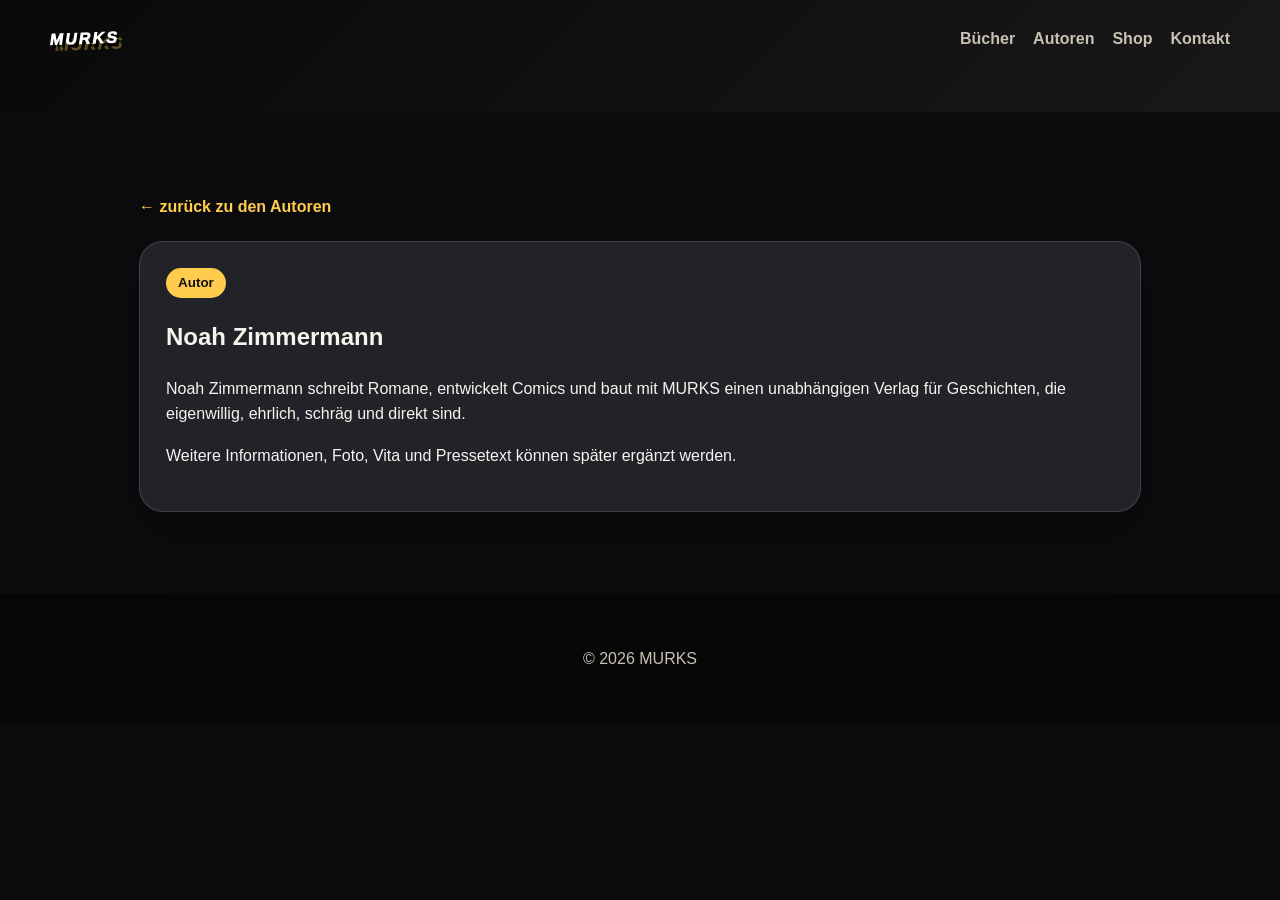
==== noah-zimmermann.html @ fcc24d3f "Add files via upload" ====
<!DOCTYPE html>
<html lang="de">
<head>
  <meta charset="UTF-8" />
  <meta name="viewport" content="width=device-width, initial-scale=1.0" />
  <title>Noah Zimmermann · MURKS</title>
  <link rel="stylesheet" href="style.css" />
</head>
<body>
  <header class="page-hero">
    <nav class="nav">
      <a class="logo" href="index.html">MURKS</a>
      <div class="nav-links">
        <a href="index.html#buecher">Bücher</a>
        <a href="index.html#autoren">Autoren</a>
        <a href="index.html#shop">Shop</a>
        <a href="index.html#kontakt">Kontakt</a>
      </div>
    </nav>
  </header>

  <main class="section page-wrap">
    <a class="back-link" href="index.html#autoren">← zurück zu den Autoren</a>
    <article class="content-box">
      <span class="tag">Autor</span>
      <h1>Noah Zimmermann</h1>
      <p>
        Noah Zimmermann schreibt Romane, entwickelt Comics und baut mit MURKS einen unabhängigen Verlag für Geschichten,
        die eigenwillig, ehrlich, schräg und direkt sind.
      </p>
      <p>Weitere Informationen, Foto, Vita und Pressetext können später ergänzt werden.</p>
    </article>
  </main>

  <footer class="footer">
    <p>© 2026 MURKS</p>
  </footer>
</body>
</html>
---- style.css ----
:root {
  --bg: #0c0c0e;
  --text: #f7f4ed;
  --muted: #c9c0b5;
  --accent: #ffcc4d;
  --card: #222229;
  --border: rgba(255,255,255,.14);
}

* { box-sizing: border-box; }
html { scroll-behavior: smooth; }
body {
  margin: 0;
  font-family: Arial, Helvetica, sans-serif;
  background: var(--bg);
  color: var(--text);
  line-height: 1.6;
}
a { color: inherit; }

.hero {
  min-height: 86vh;
  background:
    radial-gradient(circle at top left, rgba(255,255,255,.12), transparent 28%),
    radial-gradient(circle at bottom right, rgba(255,204,77,.13), transparent 34%),
    linear-gradient(135deg, #080808, #181818 55%, #0b0b0b);
  padding: 24px;
  display: flex;
  flex-direction: column;
  overflow: hidden;
}

.nav {
  display: flex;
  justify-content: space-between;
  align-items: center;
  gap: 18px;
  max-width: 1180px;
  width: 100%;
  margin: 0 auto;
}

.logo {
  text-decoration: none;
  font-weight: 1000;
  letter-spacing: 2px;
  color: #fff;
  transform: skew(-10deg) rotate(-2deg);
  text-shadow: 3px 3px 0 #000, 6px 6px 0 rgba(255,204,77,.35);
}

.nav-links {
  display: flex;
  gap: 18px;
  flex-wrap: wrap;
}

.nav-links a {
  text-decoration: none;
  color: var(--muted);
  font-weight: 800;
}
.nav-links a:hover { color: var(--accent); }

.hero-content {
  max-width: 980px;
  margin: auto;
  text-align: center;
  padding: 90px 0;
}

.eyebrow {
  color: var(--accent);
  font-weight: 900;
  text-transform: uppercase;
  letter-spacing: 2px;
}

.murks-title {
  display: inline-block;
  margin: 14px 0 18px;
  color: #fff;
  font-size: clamp(4.2rem, 18vw, 12rem);
  line-height: .78;
  font-weight: 1000;
  letter-spacing: -7px;
  text-transform: uppercase;
  transform: skew(-12deg) rotate(-4deg);
  text-shadow:
    5px 5px 0 #000,
    10px 10px 0 rgba(0,0,0,.7),
    14px 14px 0 rgba(255,204,77,.25);
  filter: drop-shadow(0 20px 35px rgba(0,0,0,.65));
}

.murks-title::after {
  content: "";
  display: block;
  height: 10px;
  margin-top: 8px;
  background: #fff;
  transform: skew(-25deg);
  box-shadow: 8px 8px 0 rgba(255,204,77,.25);
}

.subtitle {
  font-size: clamp(1.1rem, 2.5vw, 1.7rem);
  color: var(--muted);
  max-width: 780px;
  margin: 0 auto 34px;
}

.section {
  max-width: 1180px;
  margin: 0 auto;
  padding: 82px 24px;
}

h2 {
  font-size: clamp(2rem, 5vw, 3.5rem);
  margin: 0 0 12px;
  line-height: 1.05;
}

.section-text {
  color: var(--muted);
  max-width: 760px;
  margin-bottom: 34px;
}

.book-grid {
  display: grid;
  grid-template-columns: repeat(3, 1fr);
  gap: 22px;
}

.book-card {
  display: flex;
  flex-direction: column;
  min-height: 100%;
  overflow: hidden;
  text-decoration: none;
  background: var(--card);
  border: 1px solid var(--border);
  border-radius: 26px;
  box-shadow: 0 24px 70px rgba(0,0,0,.34);
  transition: transform .2s ease, border-color .2s ease;
}

.book-card:hover {
  transform: translateY(-6px);
  border-color: rgba(255,204,77,.65);
}

.book-card img {
  width: 100%;
  aspect-ratio: 3 / 4;
  object-fit: cover;
  background: #111;
}

.book-info { padding: 22px; }
.book-info h3 {
  margin: 12px 0 8px;
  line-height: 1.15;
  font-size: 1.35rem;
}
.book-info p { color: var(--muted); }

.tag {
  display: inline-block;
  color: #111;
  background: var(--accent);
  border-radius: 999px;
  padding: 4px 12px;
  font-weight: 900;
  font-size: .84rem;
}

.authors, .shop { border-top: 1px solid var(--border); }

.author-box, .product, .content-box {
  background: var(--card);
  border: 1px solid var(--border);
  border-radius: 24px;
  padding: 26px;
  box-shadow: 0 20px 60px rgba(0,0,0,.25);
}

.author-box { max-width: 720px; }

.products { display: grid; gap: 18px; }

.product {
  display: grid;
  grid-template-columns: 1fr auto auto;
  align-items: center;
  gap: 18px;
}

.product p { margin: 4px 0 0; color: var(--muted); }
.highlight { border-color: rgba(255,204,77,.55); }
.price { font-size: 1.4rem; color: var(--accent); white-space: nowrap; }

.button {
  display: inline-flex;
  align-items: center;
  justify-content: center;
  min-height: 46px;
  padding: 12px 20px;
  border-radius: 999px;
  text-decoration: none;
  font-weight: 900;
  border: 1px solid var(--accent);
  color: var(--accent);
  transition: transform .2s ease, background .2s ease;
  white-space: nowrap;
}

.button:hover {
  transform: translateY(-2px);
  background: rgba(255,204,77,.1);
}
.button.primary { background: var(--accent); color: #111; }
.button.disabled { opacity: .68; cursor: not-allowed; }

.contact { text-align: center; }
.mail {
  display: inline-block;
  color: var(--accent);
  font-size: 1.25rem;
  font-weight: 900;
  margin-top: 8px;
}
.footer {
  text-align: center;
  padding: 36px 24px;
  color: var(--muted);
  background: #070707;
}
.small { font-size: .9rem; opacity: .8; }

.page-hero {
  padding: 26px 24px 60px;
  background: linear-gradient(135deg, #090909, #181818);
}
.page-wrap {
  max-width: 1050px;
  margin: 0 auto;
}
.page-layout {
  display: grid;
  grid-template-columns: 330px 1fr;
  gap: 34px;
  align-items: start;
  margin-top: 48px;
}
.page-cover {
  width: 100%;
  border-radius: 20px;
  border: 1px solid var(--border);
  box-shadow: 0 24px 70px rgba(0,0,0,.45);
}
.back-link {
  display: inline-block;
  color: var(--accent);
  text-decoration: none;
  font-weight: 900;
  margin-bottom: 22px;
}

@media (max-width: 860px) {
  .nav { align-items: flex-start; flex-direction: column; }
  .book-grid { grid-template-columns: 1fr; }
  .product { grid-template-columns: 1fr; align-items: flex-start; }
  .page-layout { grid-template-columns: 1fr; }
  .page-cover { max-width: 360px; }
  .section { padding: 58px 18px; }
  .hero { padding: 18px; }
  .murks-title { letter-spacing: -3px; }
}
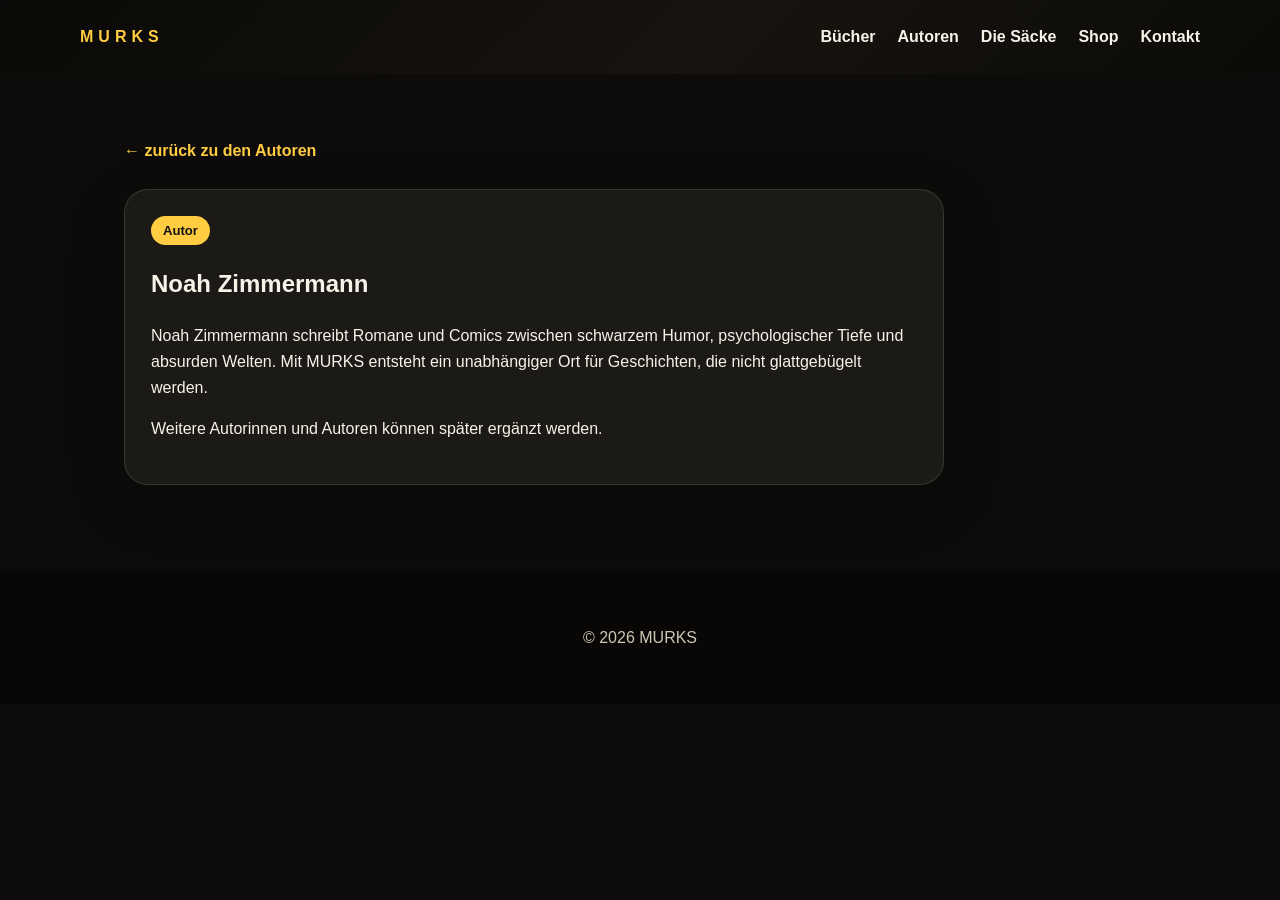
==== commit ff6371d7: "Add files via upload" ====
--- a/noah-zimmermann.html
+++ b/noah-zimmermann.html
@@ -1,39 +1 @@
-<!DOCTYPE html>
-<html lang="de">
-<head>
-  <meta charset="UTF-8" />
-  <meta name="viewport" content="width=device-width, initial-scale=1.0" />
-  <title>Noah Zimmermann · MURKS</title>
-  <link rel="stylesheet" href="style.css" />
-</head>
-<body>
-  <header class="page-hero">
-    <nav class="nav">
-      <a class="logo" href="index.html">MURKS</a>
-      <div class="nav-links">
-        <a href="index.html#buecher">Bücher</a>
-        <a href="index.html#autoren">Autoren</a>
-        <a href="index.html#shop">Shop</a>
-        <a href="index.html#kontakt">Kontakt</a>
-      </div>
-    </nav>
-  </header>
-
-  <main class="section page-wrap">
-    <a class="back-link" href="index.html#autoren">← zurück zu den Autoren</a>
-    <article class="content-box">
-      <span class="tag">Autor</span>
-      <h1>Noah Zimmermann</h1>
-      <p>
-        Noah Zimmermann schreibt Romane, entwickelt Comics und baut mit MURKS einen unabhängigen Verlag für Geschichten,
-        die eigenwillig, ehrlich, schräg und direkt sind.
-      </p>
-      <p>Weitere Informationen, Foto, Vita und Pressetext können später ergänzt werden.</p>
-    </article>
-  </main>
-
-  <footer class="footer">
-    <p>© 2026 MURKS</p>
-  </footer>
-</body>
-</html>
+<!DOCTYPE html><html lang="de"><head><meta charset="UTF-8"/><meta name="viewport" content="width=device-width, initial-scale=1.0"/><title>Noah Zimmermann · MURKS</title><link rel="stylesheet" href="style.css"/></head><body><header class="page-header"><nav class="nav"><a class="nav-logo" href="index.html">MURKS</a><div class="nav-links open"><a href="index.html#buecher">Bücher</a><a href="index.html#autoren">Autoren</a><a href="index.html#die-saecke">Die Säcke</a><a href="index.html#shop">Shop</a><a href="index.html#kontakt">Kontakt</a></div></nav></header><main class="page-main"><a class="back-link" href="index.html#autoren">← zurück zu den Autoren</a><article class="author-card author-page-card"><span class="tag">Autor</span><h1>Noah Zimmermann</h1><p>Noah Zimmermann schreibt Romane und Comics zwischen schwarzem Humor, psychologischer Tiefe und absurden Welten. Mit MURKS entsteht ein unabhängiger Ort für Geschichten, die nicht glattgebügelt werden.</p><p>Weitere Autorinnen und Autoren können später ergänzt werden.</p></article></main><footer class="footer"><p>© 2026 MURKS</p></footer></body></html>
--- a/style.css
+++ b/style.css
@@ -1,281 +1 @@
-:root {
-  --bg: #0c0c0e;
-  --text: #f7f4ed;
-  --muted: #c9c0b5;
-  --accent: #ffcc4d;
-  --card: #222229;
-  --border: rgba(255,255,255,.14);
-}
-
-* { box-sizing: border-box; }
-html { scroll-behavior: smooth; }
-body {
-  margin: 0;
-  font-family: Arial, Helvetica, sans-serif;
-  background: var(--bg);
-  color: var(--text);
-  line-height: 1.6;
-}
-a { color: inherit; }
-
-.hero {
-  min-height: 86vh;
-  background:
-    radial-gradient(circle at top left, rgba(255,255,255,.12), transparent 28%),
-    radial-gradient(circle at bottom right, rgba(255,204,77,.13), transparent 34%),
-    linear-gradient(135deg, #080808, #181818 55%, #0b0b0b);
-  padding: 24px;
-  display: flex;
-  flex-direction: column;
-  overflow: hidden;
-}
-
-.nav {
-  display: flex;
-  justify-content: space-between;
-  align-items: center;
-  gap: 18px;
-  max-width: 1180px;
-  width: 100%;
-  margin: 0 auto;
-}
-
-.logo {
-  text-decoration: none;
-  font-weight: 1000;
-  letter-spacing: 2px;
-  color: #fff;
-  transform: skew(-10deg) rotate(-2deg);
-  text-shadow: 3px 3px 0 #000, 6px 6px 0 rgba(255,204,77,.35);
-}
-
-.nav-links {
-  display: flex;
-  gap: 18px;
-  flex-wrap: wrap;
-}
-
-.nav-links a {
-  text-decoration: none;
-  color: var(--muted);
-  font-weight: 800;
-}
-.nav-links a:hover { color: var(--accent); }
-
-.hero-content {
-  max-width: 980px;
-  margin: auto;
-  text-align: center;
-  padding: 90px 0;
-}
-
-.eyebrow {
-  color: var(--accent);
-  font-weight: 900;
-  text-transform: uppercase;
-  letter-spacing: 2px;
-}
-
-.murks-title {
-  display: inline-block;
-  margin: 14px 0 18px;
-  color: #fff;
-  font-size: clamp(4.2rem, 18vw, 12rem);
-  line-height: .78;
-  font-weight: 1000;
-  letter-spacing: -7px;
-  text-transform: uppercase;
-  transform: skew(-12deg) rotate(-4deg);
-  text-shadow:
-    5px 5px 0 #000,
-    10px 10px 0 rgba(0,0,0,.7),
-    14px 14px 0 rgba(255,204,77,.25);
-  filter: drop-shadow(0 20px 35px rgba(0,0,0,.65));
-}
-
-.murks-title::after {
-  content: "";
-  display: block;
-  height: 10px;
-  margin-top: 8px;
-  background: #fff;
-  transform: skew(-25deg);
-  box-shadow: 8px 8px 0 rgba(255,204,77,.25);
-}
-
-.subtitle {
-  font-size: clamp(1.1rem, 2.5vw, 1.7rem);
-  color: var(--muted);
-  max-width: 780px;
-  margin: 0 auto 34px;
-}
-
-.section {
-  max-width: 1180px;
-  margin: 0 auto;
-  padding: 82px 24px;
-}
-
-h2 {
-  font-size: clamp(2rem, 5vw, 3.5rem);
-  margin: 0 0 12px;
-  line-height: 1.05;
-}
-
-.section-text {
-  color: var(--muted);
-  max-width: 760px;
-  margin-bottom: 34px;
-}
-
-.book-grid {
-  display: grid;
-  grid-template-columns: repeat(3, 1fr);
-  gap: 22px;
-}
-
-.book-card {
-  display: flex;
-  flex-direction: column;
-  min-height: 100%;
-  overflow: hidden;
-  text-decoration: none;
-  background: var(--card);
-  border: 1px solid var(--border);
-  border-radius: 26px;
-  box-shadow: 0 24px 70px rgba(0,0,0,.34);
-  transition: transform .2s ease, border-color .2s ease;
-}
-
-.book-card:hover {
-  transform: translateY(-6px);
-  border-color: rgba(255,204,77,.65);
-}
-
-.book-card img {
-  width: 100%;
-  aspect-ratio: 3 / 4;
-  object-fit: cover;
-  background: #111;
-}
-
-.book-info { padding: 22px; }
-.book-info h3 {
-  margin: 12px 0 8px;
-  line-height: 1.15;
-  font-size: 1.35rem;
-}
-.book-info p { color: var(--muted); }
-
-.tag {
-  display: inline-block;
-  color: #111;
-  background: var(--accent);
-  border-radius: 999px;
-  padding: 4px 12px;
-  font-weight: 900;
-  font-size: .84rem;
-}
-
-.authors, .shop { border-top: 1px solid var(--border); }
-
-.author-box, .product, .content-box {
-  background: var(--card);
-  border: 1px solid var(--border);
-  border-radius: 24px;
-  padding: 26px;
-  box-shadow: 0 20px 60px rgba(0,0,0,.25);
-}
-
-.author-box { max-width: 720px; }
-
-.products { display: grid; gap: 18px; }
-
-.product {
-  display: grid;
-  grid-template-columns: 1fr auto auto;
-  align-items: center;
-  gap: 18px;
-}
-
-.product p { margin: 4px 0 0; color: var(--muted); }
-.highlight { border-color: rgba(255,204,77,.55); }
-.price { font-size: 1.4rem; color: var(--accent); white-space: nowrap; }
-
-.button {
-  display: inline-flex;
-  align-items: center;
-  justify-content: center;
-  min-height: 46px;
-  padding: 12px 20px;
-  border-radius: 999px;
-  text-decoration: none;
-  font-weight: 900;
-  border: 1px solid var(--accent);
-  color: var(--accent);
-  transition: transform .2s ease, background .2s ease;
-  white-space: nowrap;
-}
-
-.button:hover {
-  transform: translateY(-2px);
-  background: rgba(255,204,77,.1);
-}
-.button.primary { background: var(--accent); color: #111; }
-.button.disabled { opacity: .68; cursor: not-allowed; }
-
-.contact { text-align: center; }
-.mail {
-  display: inline-block;
-  color: var(--accent);
-  font-size: 1.25rem;
-  font-weight: 900;
-  margin-top: 8px;
-}
-.footer {
-  text-align: center;
-  padding: 36px 24px;
-  color: var(--muted);
-  background: #070707;
-}
-.small { font-size: .9rem; opacity: .8; }
-
-.page-hero {
-  padding: 26px 24px 60px;
-  background: linear-gradient(135deg, #090909, #181818);
-}
-.page-wrap {
-  max-width: 1050px;
-  margin: 0 auto;
-}
-.page-layout {
-  display: grid;
-  grid-template-columns: 330px 1fr;
-  gap: 34px;
-  align-items: start;
-  margin-top: 48px;
-}
-.page-cover {
-  width: 100%;
-  border-radius: 20px;
-  border: 1px solid var(--border);
-  box-shadow: 0 24px 70px rgba(0,0,0,.45);
-}
-.back-link {
-  display: inline-block;
-  color: var(--accent);
-  text-decoration: none;
-  font-weight: 900;
-  margin-bottom: 22px;
-}
-
-@media (max-width: 860px) {
-  .nav { align-items: flex-start; flex-direction: column; }
-  .book-grid { grid-template-columns: 1fr; }
-  .product { grid-template-columns: 1fr; align-items: flex-start; }
-  .page-layout { grid-template-columns: 1fr; }
-  .page-cover { max-width: 360px; }
-  .section { padding: 58px 18px; }
-  .hero { padding: 18px; }
-  .murks-title { letter-spacing: -3px; }
-}
+*{box-sizing:border-box}:root{--bg:#0d0c0a;--text:#f7f3e8;--muted:#cfc6b4;--gold:#ffcc42;--card:#1c1a16;--border:rgba(255,255,255,.12);--red:#8f1717;--purple:#7c2aa4}html,body{margin:0;min-width:0;overflow-x:hidden;scroll-behavior:smooth}body{font-family:Arial,Helvetica,sans-serif;background:var(--bg);color:var(--text);line-height:1.6}img{max-width:100%;height:auto;display:block}a{color:inherit}.hero{min-height:92vh;padding:24px;display:flex;flex-direction:column;background:linear-gradient(135deg,#0a0907,#17140f 55%,#0b0a08)}.nav{width:min(1120px,100%);margin:0 auto;display:flex;align-items:center;justify-content:space-between;gap:16px}.nav-logo{color:var(--gold);font-weight:900;letter-spacing:5px;text-decoration:none;text-transform:uppercase}.nav-links{display:flex;gap:22px;flex-wrap:wrap;align-items:center}.nav-links a{text-decoration:none;color:var(--text);font-weight:800}.nav-links a:hover{color:var(--gold)}.menu-toggle{display:none;background:transparent;border:1px solid var(--border);color:var(--text);border-radius:10px;font-size:1.3rem;padding:6px 10px}.hero-content{width:min(980px,100%);margin:auto;text-align:center;padding:70px 0}.eyebrow{color:var(--gold);font-weight:900;letter-spacing:4px;text-transform:uppercase;margin-bottom:22px}.hero-logo{width:min(660px,92vw);margin:0 auto 24px}.subtitle{font-size:clamp(1.1rem,2.6vw,1.55rem);color:var(--muted);max-width:760px;margin:0 auto 34px}.section{width:min(1120px,100%);margin:0 auto;padding:82px 24px}h2{font-size:clamp(2.1rem,5vw,3.7rem);line-height:1;margin:0 0 14px}.section-text{color:var(--muted);max-width:700px;margin:0 0 36px}.button{display:inline-flex;justify-content:center;align-items:center;min-height:46px;padding:12px 20px;border:1px solid var(--gold);border-radius:999px;color:var(--gold);text-decoration:none;font-weight:900;transition:transform .18s ease,background .18s ease;white-space:nowrap}.button:hover{transform:translateY(-2px);background:rgba(255,204,66,.11)}.button.primary{background:var(--gold);color:#111}.button.disabled{cursor:not-allowed;opacity:.68}.shelf{margin-top:58px;padding-top:34px;border-top:1px solid var(--border)}.shelf-title{color:var(--gold);letter-spacing:4px;text-transform:uppercase;margin:0 0 24px;font-size:1rem}.book-slider{width:100%;display:grid;grid-template-columns:48px minmax(0,1fr) 48px;gap:18px;align-items:center}.arrow{width:48px;height:48px;border-radius:50%;border:1px solid var(--border);background:#111;color:var(--gold);font-size:2rem;cursor:pointer;line-height:1}.arrow:hover{border-color:var(--gold)}.book-slide{min-width:0;display:grid;grid-template-columns:minmax(180px,350px) minmax(0,1fr);gap:34px;align-items:center;background:var(--card);border:1px solid var(--border);border-radius:28px;padding:28px;box-shadow:0 18px 70px rgba(0,0,0,.26);transition:opacity .2s ease,transform .2s ease}.book-slide.fade{opacity:0;transform:translateX(8px)}.book-sketch{width:min(330px,100%);margin:0 auto;border-radius:18px}.book-sketch:hover{transform:rotate(-1.5deg) scale(1.02)}.book-copy{min-width:0}.book-title{font-size:clamp(1.7rem,4vw,3rem);line-height:.95;margin:0 0 18px;text-transform:uppercase;font-weight:1000;letter-spacing:-1px}.book-title.red{color:var(--red);text-shadow:2px 2px 0 #000}.book-title.purple{color:var(--purple);text-shadow:2px 2px 0 #000}.book-title.white{color:#fff;text-shadow:2px 2px 0 #000}.book-copy p{color:var(--muted);max-width:620px}.authors,.shop{border-top:1px solid var(--border)}.author-card,.product{background:var(--card);border:1px solid var(--border);border-radius:24px;padding:26px;box-shadow:0 18px 60px rgba(0,0,0,.22)}.author-card{max-width:760px}.tag{display:inline-block;background:var(--gold);color:#111;font-size:.82rem;font-weight:900;border-radius:999px;padding:4px 12px}.notebook-section{padding:82px 20px;background:#0b0a08}.notebook{position:relative;width:min(1120px,100%);margin:0 auto;color:#1f1a13;background:linear-gradient(90deg,rgba(210,60,60,.2) 64px,transparent 66px),repeating-linear-gradient(0deg,#f3e6c7 0,#f3e6c7 30px,#d8cba9 31px);border-radius:28px;padding:clamp(28px,5vw,70px);box-shadow:0 28px 100px rgba(0,0,0,.38);overflow:hidden}.notebook h2{font-size:clamp(2.8rem,8vw,6rem);color:#111;text-transform:uppercase;margin-right:min(260px,25vw)}.notebook-subtitle{font-size:1.35rem;font-weight:900;margin:0 0 30px}.note-block{position:relative;z-index:2;max-width:830px;background:rgba(255,250,230,.66);border:2px solid rgba(0,0,0,.12);border-radius:18px;padding:22px;margin:24px 0}.with-character{display:grid;grid-template-columns:minmax(0,1fr) 210px;gap:20px;align-items:center}.character.labersack{position:absolute;top:26px;right:-34px;width:min(270px,34vw);z-index:1}.character-inline{width:210px;justify-self:center}.note-grid{position:relative;z-index:2;display:grid;grid-template-columns:repeat(3,1fr);gap:18px;margin:34px 0}.note-grid article{background:rgba(255,250,230,.72);border:2px solid rgba(0,0,0,.12);border-radius:18px;padding:16px}.note-grid img{height:190px;width:100%;object-fit:contain;margin:0 auto 10px}.note-grid h3{margin:6px 0}.final-note{display:grid;grid-template-columns:190px minmax(0,1fr);gap:20px;align-items:center;max-width:920px}.final-note img{width:190px}.products{display:grid;gap:18px}.product{display:grid;grid-template-columns:minmax(0,1fr) auto auto;gap:18px;align-items:center}.product p{margin:4px 0 0;color:var(--muted)}.price{color:var(--gold);font-size:1.35rem;font-weight:900;white-space:nowrap}.highlight{border-color:rgba(255,204,66,.45)}.contact{text-align:center}.mail{display:inline-block;color:var(--gold);font-size:1.25rem;font-weight:900}.footer{text-align:center;color:var(--muted);background:#080705;padding:38px 20px}.small{font-size:.9rem;opacity:.82}.page-header{padding:24px;background:linear-gradient(135deg,#0a0907,#17140f 55%,#0b0a08)}.page-main{width:min(1080px,100%);margin:0 auto;padding:64px 24px 86px}.back-link{display:inline-block;margin-bottom:26px;color:var(--gold);text-decoration:none;font-weight:900}.book-page-title{font-size:clamp(2rem,6vw,4.2rem);line-height:.95;margin:0 0 16px}.book-page-intro{color:var(--muted);max-width:760px;margin-bottom:34px}.backcover-wrap{display:flex;justify-content:center;margin:34px 0}.backcover{width:min(760px,100%);max-height:86vh;object-fit:contain;border-radius:18px;box-shadow:0 22px 80px rgba(0,0,0,.35);background:#111}.book-actions{display:flex;gap:14px;flex-wrap:wrap;align-items:center;justify-content:center}.author-page-card{max-width:820px}@media(max-width:860px){.nav{align-items:flex-start}.menu-toggle{display:block}.nav-links{display:none;width:100%;flex-direction:column;align-items:flex-start;padding-top:12px}.nav-links.open{display:flex}.hero{min-height:86vh;padding:18px}.eyebrow{letter-spacing:2px}.section{padding:58px 18px}.book-slider{grid-template-columns:38px minmax(0,1fr) 38px;gap:8px}.arrow{width:38px;height:38px;font-size:1.7rem}.book-slide{grid-template-columns:1fr;padding:20px;gap:20px}.book-sketch{width:min(260px,100%)}.product{grid-template-columns:1fr;align-items:flex-start}.notebook{padding:26px 18px 34px;border-radius:18px}.notebook h2{margin-right:0;padding-right:96px}.character.labersack{width:145px;right:-18px;top:14px}.with-character,.final-note{grid-template-columns:1fr}.character-inline,.final-note img{width:min(230px,100%);margin:0 auto}.note-grid{grid-template-columns:1fr}.note-grid img{height:220px}.backcover{max-height:none}}
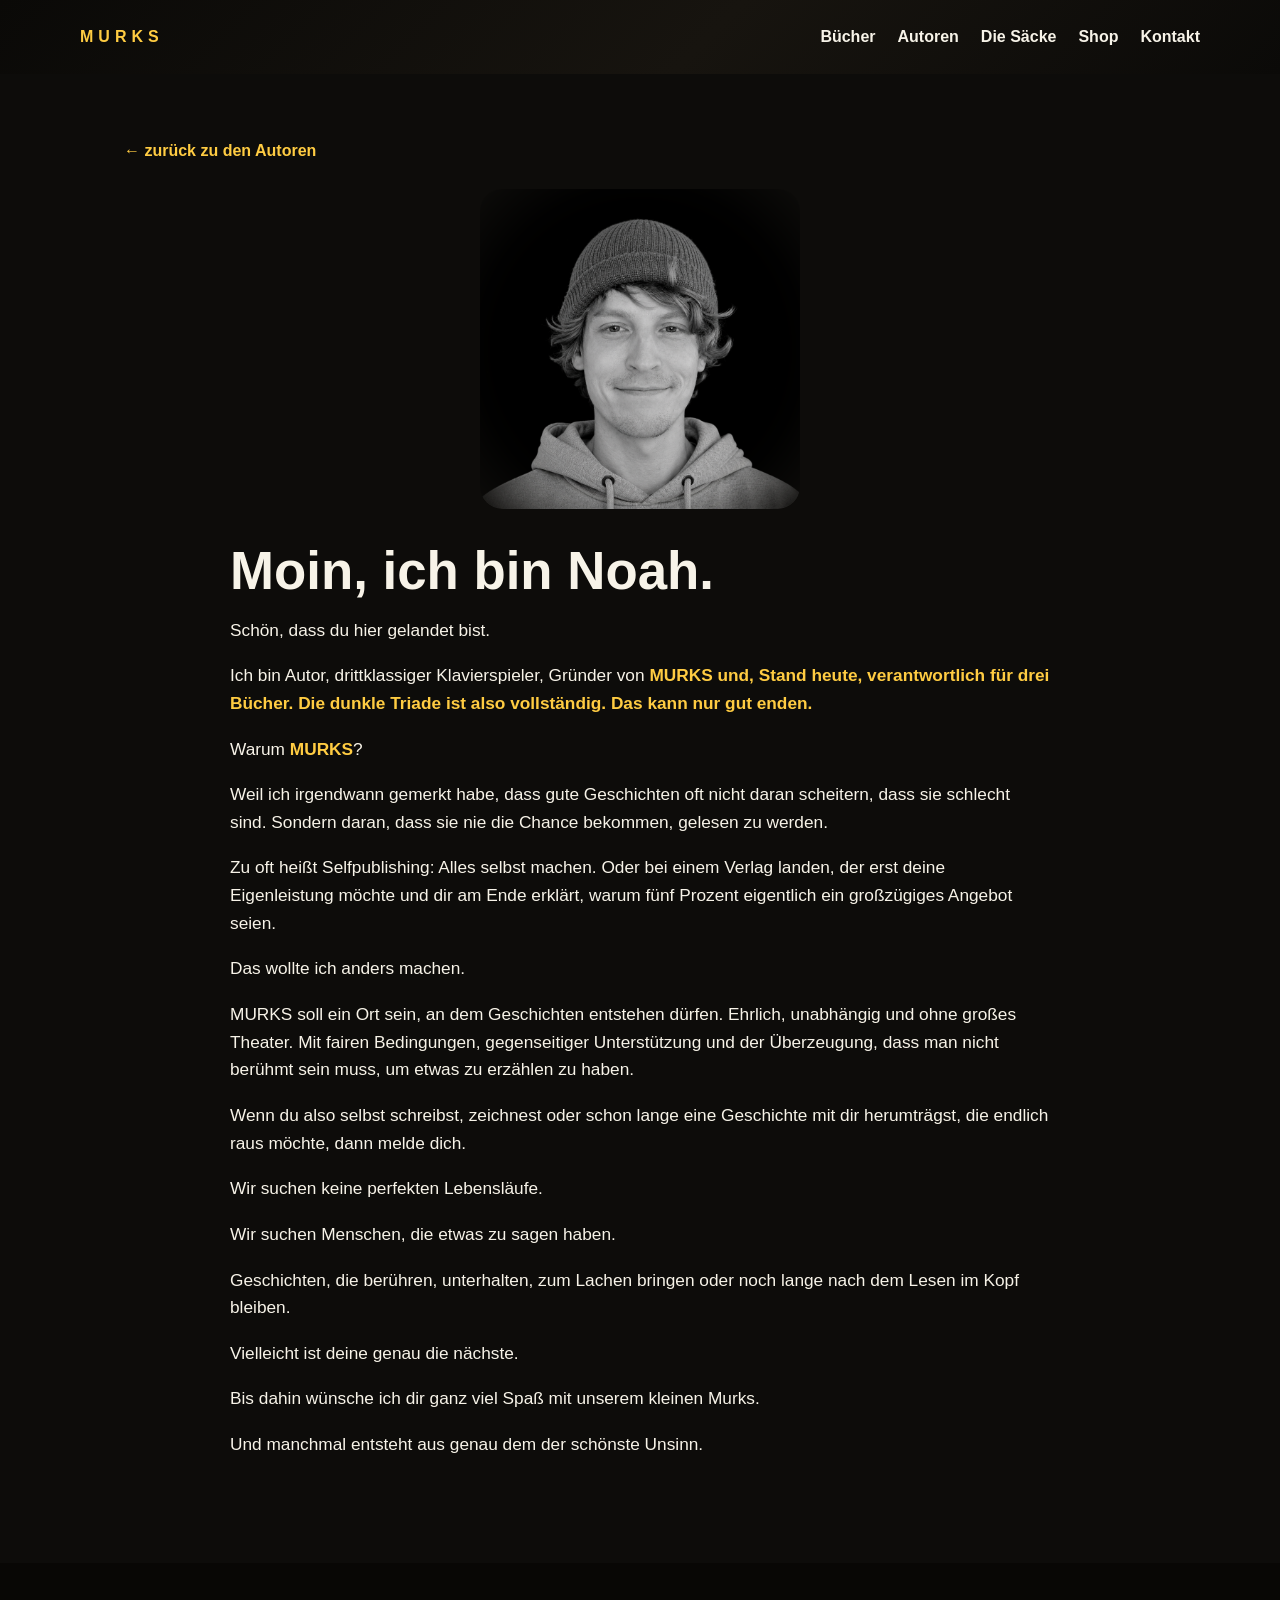
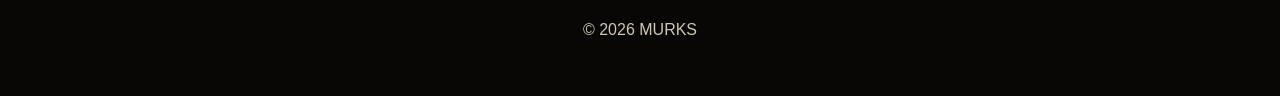
==== commit 9ad06e07: "Add files via upload" ====
--- a/noah-zimmermann.html
+++ b/noah-zimmermann.html
@@ -1 +1,64 @@
-<!DOCTYPE html><html lang="de"><head><meta charset="UTF-8"/><meta name="viewport" content="width=device-width, initial-scale=1.0"/><title>Noah Zimmermann · MURKS</title><link rel="stylesheet" href="style.css"/></head><body><header class="page-header"><nav class="nav"><a class="nav-logo" href="index.html">MURKS</a><div class="nav-links open"><a href="index.html#buecher">Bücher</a><a href="index.html#autoren">Autoren</a><a href="index.html#die-saecke">Die Säcke</a><a href="index.html#shop">Shop</a><a href="index.html#kontakt">Kontakt</a></div></nav></header><main class="page-main"><a class="back-link" href="index.html#autoren">← zurück zu den Autoren</a><article class="author-card author-page-card"><span class="tag">Autor</span><h1>Noah Zimmermann</h1><p>Noah Zimmermann schreibt Romane und Comics zwischen schwarzem Humor, psychologischer Tiefe und absurden Welten. Mit MURKS entsteht ein unabhängiger Ort für Geschichten, die nicht glattgebügelt werden.</p><p>Weitere Autorinnen und Autoren können später ergänzt werden.</p></article></main><footer class="footer"><p>© 2026 MURKS</p></footer></body></html>+<!DOCTYPE html>
+<html lang="de">
+<head>
+  <meta charset="UTF-8" />
+  <meta name="viewport" content="width=device-width, initial-scale=1.0" />
+  <title>Noah Zimmermann · MURKS</title>
+  <link rel="stylesheet" href="style.css" />
+</head>
+<body>
+  <header class="page-header">
+    <nav class="nav">
+      <a class="nav-logo" href="index.html">MURKS</a>
+      <div class="nav-links open">
+        <a href="index.html#buecher">Bücher</a>
+        <a href="index.html#autoren">Autoren</a>
+        <a href="index.html#die-saecke">Die Säcke</a>
+        <a href="index.html#shop">Shop</a>
+        <a href="index.html#kontakt">Kontakt</a>
+      </div>
+    </nav>
+  </header>
+
+  <main class="page-main">
+    <a class="back-link" href="index.html#autoren">← zurück zu den Autoren</a>
+    <img class="author-page-photo" src="assets/noah-author.png" alt="Noah Zimmermann" />
+
+    <article class="author-text">
+      <h1>Moin, ich bin Noah.</h1>
+
+      <p>Schön, dass du hier gelandet bist.</p>
+
+      <p>Ich bin Autor, drittklassiger Klavierspieler, Gründer von <strong>MURKS und, Stand heute, verantwortlich für drei Bücher. Die dunkle Triade ist also vollständig. Das kann nur gut enden.</strong></p>
+
+      <p>Warum <strong>MURKS</strong>?</p>
+
+      <p>Weil ich irgendwann gemerkt habe, dass gute Geschichten oft nicht daran scheitern, dass sie schlecht sind. Sondern daran, dass sie nie die Chance bekommen, gelesen zu werden.</p>
+
+      <p>Zu oft heißt Selfpublishing: Alles selbst machen. Oder bei einem Verlag landen, der erst deine Eigenleistung möchte und dir am Ende erklärt, warum fünf Prozent eigentlich ein großzügiges Angebot seien.</p>
+
+      <p>Das wollte ich anders machen.</p>
+
+      <p>MURKS soll ein Ort sein, an dem Geschichten entstehen dürfen. Ehrlich, unabhängig und ohne großes Theater. Mit fairen Bedingungen, gegenseitiger Unterstützung und der Überzeugung, dass man nicht berühmt sein muss, um etwas zu erzählen zu haben.</p>
+
+      <p>Wenn du also selbst schreibst, zeichnest oder schon lange eine Geschichte mit dir herumträgst, die endlich raus möchte, dann melde dich.</p>
+
+      <p>Wir suchen keine perfekten Lebensläufe.</p>
+
+      <p>Wir suchen Menschen, die etwas zu sagen haben.</p>
+
+      <p>Geschichten, die berühren, unterhalten, zum Lachen bringen oder noch lange nach dem Lesen im Kopf bleiben.</p>
+
+      <p>Vielleicht ist deine genau die nächste.</p>
+
+      <p>Bis dahin wünsche ich dir ganz viel Spaß mit unserem kleinen Murks.</p>
+
+      <p>Und manchmal entsteht aus genau dem der schönste Unsinn.</p>
+    </article>
+  </main>
+
+  <footer class="footer">
+    <p>© 2026 MURKS</p>
+  </footer>
+</body>
+</html>
--- a/style.css
+++ b/style.css
@@ -1 +1 @@
-*{box-sizing:border-box}:root{--bg:#0d0c0a;--text:#f7f3e8;--muted:#cfc6b4;--gold:#ffcc42;--card:#1c1a16;--border:rgba(255,255,255,.12);--red:#8f1717;--purple:#7c2aa4}html,body{margin:0;min-width:0;overflow-x:hidden;scroll-behavior:smooth}body{font-family:Arial,Helvetica,sans-serif;background:var(--bg);color:var(--text);line-height:1.6}img{max-width:100%;height:auto;display:block}a{color:inherit}.hero{min-height:92vh;padding:24px;display:flex;flex-direction:column;background:linear-gradient(135deg,#0a0907,#17140f 55%,#0b0a08)}.nav{width:min(1120px,100%);margin:0 auto;display:flex;align-items:center;justify-content:space-between;gap:16px}.nav-logo{color:var(--gold);font-weight:900;letter-spacing:5px;text-decoration:none;text-transform:uppercase}.nav-links{display:flex;gap:22px;flex-wrap:wrap;align-items:center}.nav-links a{text-decoration:none;color:var(--text);font-weight:800}.nav-links a:hover{color:var(--gold)}.menu-toggle{display:none;background:transparent;border:1px solid var(--border);color:var(--text);border-radius:10px;font-size:1.3rem;padding:6px 10px}.hero-content{width:min(980px,100%);margin:auto;text-align:center;padding:70px 0}.eyebrow{color:var(--gold);font-weight:900;letter-spacing:4px;text-transform:uppercase;margin-bottom:22px}.hero-logo{width:min(660px,92vw);margin:0 auto 24px}.subtitle{font-size:clamp(1.1rem,2.6vw,1.55rem);color:var(--muted);max-width:760px;margin:0 auto 34px}.section{width:min(1120px,100%);margin:0 auto;padding:82px 24px}h2{font-size:clamp(2.1rem,5vw,3.7rem);line-height:1;margin:0 0 14px}.section-text{color:var(--muted);max-width:700px;margin:0 0 36px}.button{display:inline-flex;justify-content:center;align-items:center;min-height:46px;padding:12px 20px;border:1px solid var(--gold);border-radius:999px;color:var(--gold);text-decoration:none;font-weight:900;transition:transform .18s ease,background .18s ease;white-space:nowrap}.button:hover{transform:translateY(-2px);background:rgba(255,204,66,.11)}.button.primary{background:var(--gold);color:#111}.button.disabled{cursor:not-allowed;opacity:.68}.shelf{margin-top:58px;padding-top:34px;border-top:1px solid var(--border)}.shelf-title{color:var(--gold);letter-spacing:4px;text-transform:uppercase;margin:0 0 24px;font-size:1rem}.book-slider{width:100%;display:grid;grid-template-columns:48px minmax(0,1fr) 48px;gap:18px;align-items:center}.arrow{width:48px;height:48px;border-radius:50%;border:1px solid var(--border);background:#111;color:var(--gold);font-size:2rem;cursor:pointer;line-height:1}.arrow:hover{border-color:var(--gold)}.book-slide{min-width:0;display:grid;grid-template-columns:minmax(180px,350px) minmax(0,1fr);gap:34px;align-items:center;background:var(--card);border:1px solid var(--border);border-radius:28px;padding:28px;box-shadow:0 18px 70px rgba(0,0,0,.26);transition:opacity .2s ease,transform .2s ease}.book-slide.fade{opacity:0;transform:translateX(8px)}.book-sketch{width:min(330px,100%);margin:0 auto;border-radius:18px}.book-sketch:hover{transform:rotate(-1.5deg) scale(1.02)}.book-copy{min-width:0}.book-title{font-size:clamp(1.7rem,4vw,3rem);line-height:.95;margin:0 0 18px;text-transform:uppercase;font-weight:1000;letter-spacing:-1px}.book-title.red{color:var(--red);text-shadow:2px 2px 0 #000}.book-title.purple{color:var(--purple);text-shadow:2px 2px 0 #000}.book-title.white{color:#fff;text-shadow:2px 2px 0 #000}.book-copy p{color:var(--muted);max-width:620px}.authors,.shop{border-top:1px solid var(--border)}.author-card,.product{background:var(--card);border:1px solid var(--border);border-radius:24px;padding:26px;box-shadow:0 18px 60px rgba(0,0,0,.22)}.author-card{max-width:760px}.tag{display:inline-block;background:var(--gold);color:#111;font-size:.82rem;font-weight:900;border-radius:999px;padding:4px 12px}.notebook-section{padding:82px 20px;background:#0b0a08}.notebook{position:relative;width:min(1120px,100%);margin:0 auto;color:#1f1a13;background:linear-gradient(90deg,rgba(210,60,60,.2) 64px,transparent 66px),repeating-linear-gradient(0deg,#f3e6c7 0,#f3e6c7 30px,#d8cba9 31px);border-radius:28px;padding:clamp(28px,5vw,70px);box-shadow:0 28px 100px rgba(0,0,0,.38);overflow:hidden}.notebook h2{font-size:clamp(2.8rem,8vw,6rem);color:#111;text-transform:uppercase;margin-right:min(260px,25vw)}.notebook-subtitle{font-size:1.35rem;font-weight:900;margin:0 0 30px}.note-block{position:relative;z-index:2;max-width:830px;background:rgba(255,250,230,.66);border:2px solid rgba(0,0,0,.12);border-radius:18px;padding:22px;margin:24px 0}.with-character{display:grid;grid-template-columns:minmax(0,1fr) 210px;gap:20px;align-items:center}.character.labersack{position:absolute;top:26px;right:-34px;width:min(270px,34vw);z-index:1}.character-inline{width:210px;justify-self:center}.note-grid{position:relative;z-index:2;display:grid;grid-template-columns:repeat(3,1fr);gap:18px;margin:34px 0}.note-grid article{background:rgba(255,250,230,.72);border:2px solid rgba(0,0,0,.12);border-radius:18px;padding:16px}.note-grid img{height:190px;width:100%;object-fit:contain;margin:0 auto 10px}.note-grid h3{margin:6px 0}.final-note{display:grid;grid-template-columns:190px minmax(0,1fr);gap:20px;align-items:center;max-width:920px}.final-note img{width:190px}.products{display:grid;gap:18px}.product{display:grid;grid-template-columns:minmax(0,1fr) auto auto;gap:18px;align-items:center}.product p{margin:4px 0 0;color:var(--muted)}.price{color:var(--gold);font-size:1.35rem;font-weight:900;white-space:nowrap}.highlight{border-color:rgba(255,204,66,.45)}.contact{text-align:center}.mail{display:inline-block;color:var(--gold);font-size:1.25rem;font-weight:900}.footer{text-align:center;color:var(--muted);background:#080705;padding:38px 20px}.small{font-size:.9rem;opacity:.82}.page-header{padding:24px;background:linear-gradient(135deg,#0a0907,#17140f 55%,#0b0a08)}.page-main{width:min(1080px,100%);margin:0 auto;padding:64px 24px 86px}.back-link{display:inline-block;margin-bottom:26px;color:var(--gold);text-decoration:none;font-weight:900}.book-page-title{font-size:clamp(2rem,6vw,4.2rem);line-height:.95;margin:0 0 16px}.book-page-intro{color:var(--muted);max-width:760px;margin-bottom:34px}.backcover-wrap{display:flex;justify-content:center;margin:34px 0}.backcover{width:min(760px,100%);max-height:86vh;object-fit:contain;border-radius:18px;box-shadow:0 22px 80px rgba(0,0,0,.35);background:#111}.book-actions{display:flex;gap:14px;flex-wrap:wrap;align-items:center;justify-content:center}.author-page-card{max-width:820px}@media(max-width:860px){.nav{align-items:flex-start}.menu-toggle{display:block}.nav-links{display:none;width:100%;flex-direction:column;align-items:flex-start;padding-top:12px}.nav-links.open{display:flex}.hero{min-height:86vh;padding:18px}.eyebrow{letter-spacing:2px}.section{padding:58px 18px}.book-slider{grid-template-columns:38px minmax(0,1fr) 38px;gap:8px}.arrow{width:38px;height:38px;font-size:1.7rem}.book-slide{grid-template-columns:1fr;padding:20px;gap:20px}.book-sketch{width:min(260px,100%)}.product{grid-template-columns:1fr;align-items:flex-start}.notebook{padding:26px 18px 34px;border-radius:18px}.notebook h2{margin-right:0;padding-right:96px}.character.labersack{width:145px;right:-18px;top:14px}.with-character,.final-note{grid-template-columns:1fr}.character-inline,.final-note img{width:min(230px,100%);margin:0 auto}.note-grid{grid-template-columns:1fr}.note-grid img{height:220px}.backcover{max-height:none}}+*{box-sizing:border-box}:root{--bg:#0d0c0a;--text:#f7f3e8;--muted:#cfc6b4;--gold:#ffcc42;--card:#1c1a16;--border:rgba(255,255,255,.12);--red:#8f1717;--purple:#7c2aa4}html,body{margin:0;min-width:0;overflow-x:hidden;scroll-behavior:smooth}body{font-family:Arial,Helvetica,sans-serif;background:var(--bg);color:var(--text);line-height:1.6}img{max-width:100%;height:auto;display:block}a{color:inherit}.hero{min-height:92vh;padding:24px;display:flex;flex-direction:column;background:linear-gradient(135deg,#0a0907,#17140f 55%,#0b0a08)}.nav{width:min(1120px,100%);margin:0 auto;display:flex;align-items:center;justify-content:space-between;gap:16px}.nav-logo{color:var(--gold);font-weight:900;letter-spacing:5px;text-decoration:none;text-transform:uppercase}.nav-links{display:flex;gap:22px;flex-wrap:wrap;align-items:center}.nav-links a{text-decoration:none;color:var(--text);font-weight:800}.nav-links a:hover{color:var(--gold)}.menu-toggle{display:none;background:transparent;border:1px solid var(--border);color:var(--text);border-radius:10px;font-size:1.3rem;padding:6px 10px}.hero-content{width:min(980px,100%);margin:auto;text-align:center;padding:70px 0}.eyebrow{color:var(--gold);font-weight:900;letter-spacing:4px;text-transform:uppercase;margin-bottom:22px}.hero-logo{width:min(660px,92vw);margin:0 auto 24px}.subtitle{font-size:clamp(1.1rem,2.6vw,1.55rem);color:var(--muted);max-width:760px;margin:0 auto 34px}.subtitle.three-lines{line-height:1.65}.section{width:min(1120px,100%);margin:0 auto;padding:82px 24px}h2{font-size:clamp(2.1rem,5vw,3.7rem);line-height:1;margin:0 0 14px}.section-text{color:var(--muted);max-width:700px;margin:0 0 36px}.button{display:inline-flex;justify-content:center;align-items:center;min-height:46px;padding:12px 20px;border:1px solid var(--gold);border-radius:999px;color:var(--gold);text-decoration:none;font-weight:900;transition:transform .18s ease,background .18s ease;white-space:nowrap}.button:hover{transform:translateY(-2px);background:rgba(255,204,66,.11)}.button.primary{background:var(--gold);color:#111}.button.disabled{cursor:not-allowed;opacity:.68}.shelf{margin-top:58px;padding-top:34px;border-top:1px solid var(--border)}.shelf-title{color:var(--gold);letter-spacing:4px;text-transform:uppercase;margin:0 0 24px;font-size:1rem}.book-slider{width:100%;display:grid;grid-template-columns:48px minmax(0,1fr) 48px;gap:18px;align-items:center}.arrow{width:48px;height:48px;border-radius:50%;border:1px solid var(--border);background:#111;color:var(--gold);font-size:2rem;cursor:pointer;line-height:1}.arrow:hover{border-color:var(--gold)}.book-slide{min-width:0;display:grid;grid-template-columns:minmax(180px,350px) minmax(0,1fr);gap:34px;align-items:center;background:var(--card);border:1px solid var(--border);border-radius:28px;padding:28px;box-shadow:0 18px 70px rgba(0,0,0,.26);transition:opacity .2s ease,transform .2s ease}.book-slide.fade{opacity:0;transform:translateX(8px)}.book-sketch{width:min(330px,100%);margin:0 auto;border-radius:18px}.book-sketch:hover{transform:rotate(-1.5deg) scale(1.02)}.book-copy{min-width:0}.book-title{font-size:clamp(1.7rem,4vw,3rem);line-height:.95;margin:0 0 18px;text-transform:uppercase;font-weight:1000;letter-spacing:-1px}.book-title.multiline{line-height:1.02}.book-title.red{color:var(--red);text-shadow:2px 2px 0 #000}.book-title.purple{color:var(--purple);text-shadow:2px 2px 0 #000}.book-title.white{color:#fff;text-shadow:2px 2px 0 #000}.book-copy p{color:var(--muted);max-width:620px}.authors,.shop{border-top:1px solid var(--border)}.author-preview{display:inline-flex;flex-direction:column;align-items:center;gap:14px;text-decoration:none;color:var(--text)}.author-preview img{width:150px;height:150px;border-radius:50%;object-fit:cover;background:#000;box-shadow:0 18px 60px rgba(0,0,0,.35)}.author-preview h3{margin:0;color:var(--gold);font-size:1.35rem}.author-card,.product{background:var(--card);border:1px solid var(--border);border-radius:24px;padding:26px;box-shadow:0 18px 60px rgba(0,0,0,.22)}.author-card{max-width:760px}.tag{display:inline-block;background:var(--gold);color:#111;font-size:.82rem;font-weight:900;border-radius:999px;padding:4px 12px}.saecke-white-section{background:#fff;color:#111;padding:82px 20px;font-family:"Comic Sans MS","Comic Sans",cursive;background-image:linear-gradient(rgba(30,90,200,.12) 1px,transparent 1px),linear-gradient(90deg,rgba(30,90,200,.12) 1px,transparent 1px);background-size:38px 38px;background-position:center}.saecke-wrap{position:relative;width:min(1120px,100%);margin:0 auto;background:#fff;padding:clamp(18px,3vw,38px);border-radius:28px}.saecke-wrap h2{color:#111;text-transform:uppercase;font-family:"Comic Sans MS","Comic Sans",cursive;margin-bottom:40px}.saecke-row{display:grid;grid-template-columns:minmax(0,1fr) minmax(180px,280px);gap:34px;align-items:center;margin:34px 0}.saecke-row.reverse{grid-template-columns:minmax(180px,280px) minmax(0,1fr)}.saecke-row.reverse .saecke-text{order:2}.saecke-row.reverse .character-paper{order:1}.saecke-text{font-size:1.08rem;line-height:1.65;max-width:760px}.saecke-text p{margin:0 0 14px}.saecke-text .lead{font-size:1.55rem;font-weight:900}.character-paper{display:flex;justify-content:center;align-items:center;min-height:230px;padding:20px;background:#fff;border-radius:18px}.saecke-character{object-fit:contain}.saecke-character.side{max-height:250px;width:100%;object-fit:contain}.products{display:grid;gap:18px}.product{display:grid;grid-template-columns:minmax(0,1fr) auto auto;gap:18px;align-items:center}.product p{margin:4px 0 0;color:var(--muted)}.price{color:var(--gold);font-size:1.35rem;font-weight:900;white-space:nowrap}.highlight{border-color:rgba(255,204,66,.45)}.contact{text-align:center}.mail{display:inline-block;color:var(--gold);font-size:1.25rem;font-weight:900}.footer{text-align:center;color:var(--muted);background:#080705;padding:38px 20px}.small{font-size:.9rem;opacity:.82}.page-header{padding:24px;background:linear-gradient(135deg,#0a0907,#17140f 55%,#0b0a08)}.page-main{width:min(1080px,100%);margin:0 auto;padding:64px 24px 86px}.back-link{display:inline-block;margin-bottom:26px;color:var(--gold);text-decoration:none;font-weight:900}.book-page-title{font-size:clamp(2rem,6vw,4.2rem);line-height:.95;margin:0 0 16px}.book-page-intro{color:var(--muted);max-width:760px;margin-bottom:34px}.backcover-wrap{display:flex;justify-content:center;margin:34px 0}.backcover{width:min(720px,100%);max-height:82vh;object-fit:contain;border-radius:18px;box-shadow:0 22px 80px rgba(0,0,0,.35);background:#111}.book-actions{display:flex;gap:14px;flex-wrap:wrap;align-items:center;justify-content:center}.author-page-card{max-width:920px}.author-page-photo{width:min(320px,75vw);margin:0 auto 34px;border-radius:22px;object-fit:cover;background:#000;box-shadow:0 28px 90px rgba(0,0,0,.45);-webkit-mask-image:radial-gradient(circle,#000 58%,rgba(0,0,0,.88) 72%,transparent 100%);mask-image:radial-gradient(circle,#000 58%,rgba(0,0,0,.88) 72%,transparent 100%)}.author-text{max-width:820px;margin:0 auto;color:var(--text);font-size:1.08rem}.author-text h1{font-size:clamp(2rem,5vw,3.3rem);line-height:1.05;margin:0 0 18px}.author-text p{margin:0 0 18px}.author-text strong{color:var(--gold)}@media(max-width:860px){.nav{align-items:flex-start}.menu-toggle{display:block}.nav-links{display:none;width:100%;flex-direction:column;align-items:flex-start;padding-top:12px}.nav-links.open{display:flex}.hero{min-height:86vh;padding:18px}.eyebrow{letter-spacing:2px}.section{padding:58px 18px}.book-slider{grid-template-columns:38px minmax(0,1fr) 38px;gap:8px}.arrow{width:38px;height:38px;font-size:1.7rem}.book-slide{grid-template-columns:1fr;padding:20px;gap:20px}.book-sketch{width:min(260px,100%)}.product{grid-template-columns:1fr;align-items:flex-start}.saecke-white-section{padding:58px 12px;background-size:30px 30px}.saecke-wrap{padding:18px 12px;border-radius:18px}.saecke-row,.saecke-row.reverse{grid-template-columns:1fr;gap:18px}.saecke-row.reverse .saecke-text,.saecke-row.reverse .character-paper{order:initial}.character-paper{min-height:190px}.saecke-character.side{max-height:220px}.backcover{max-height:none;width:min(640px,100%)}}
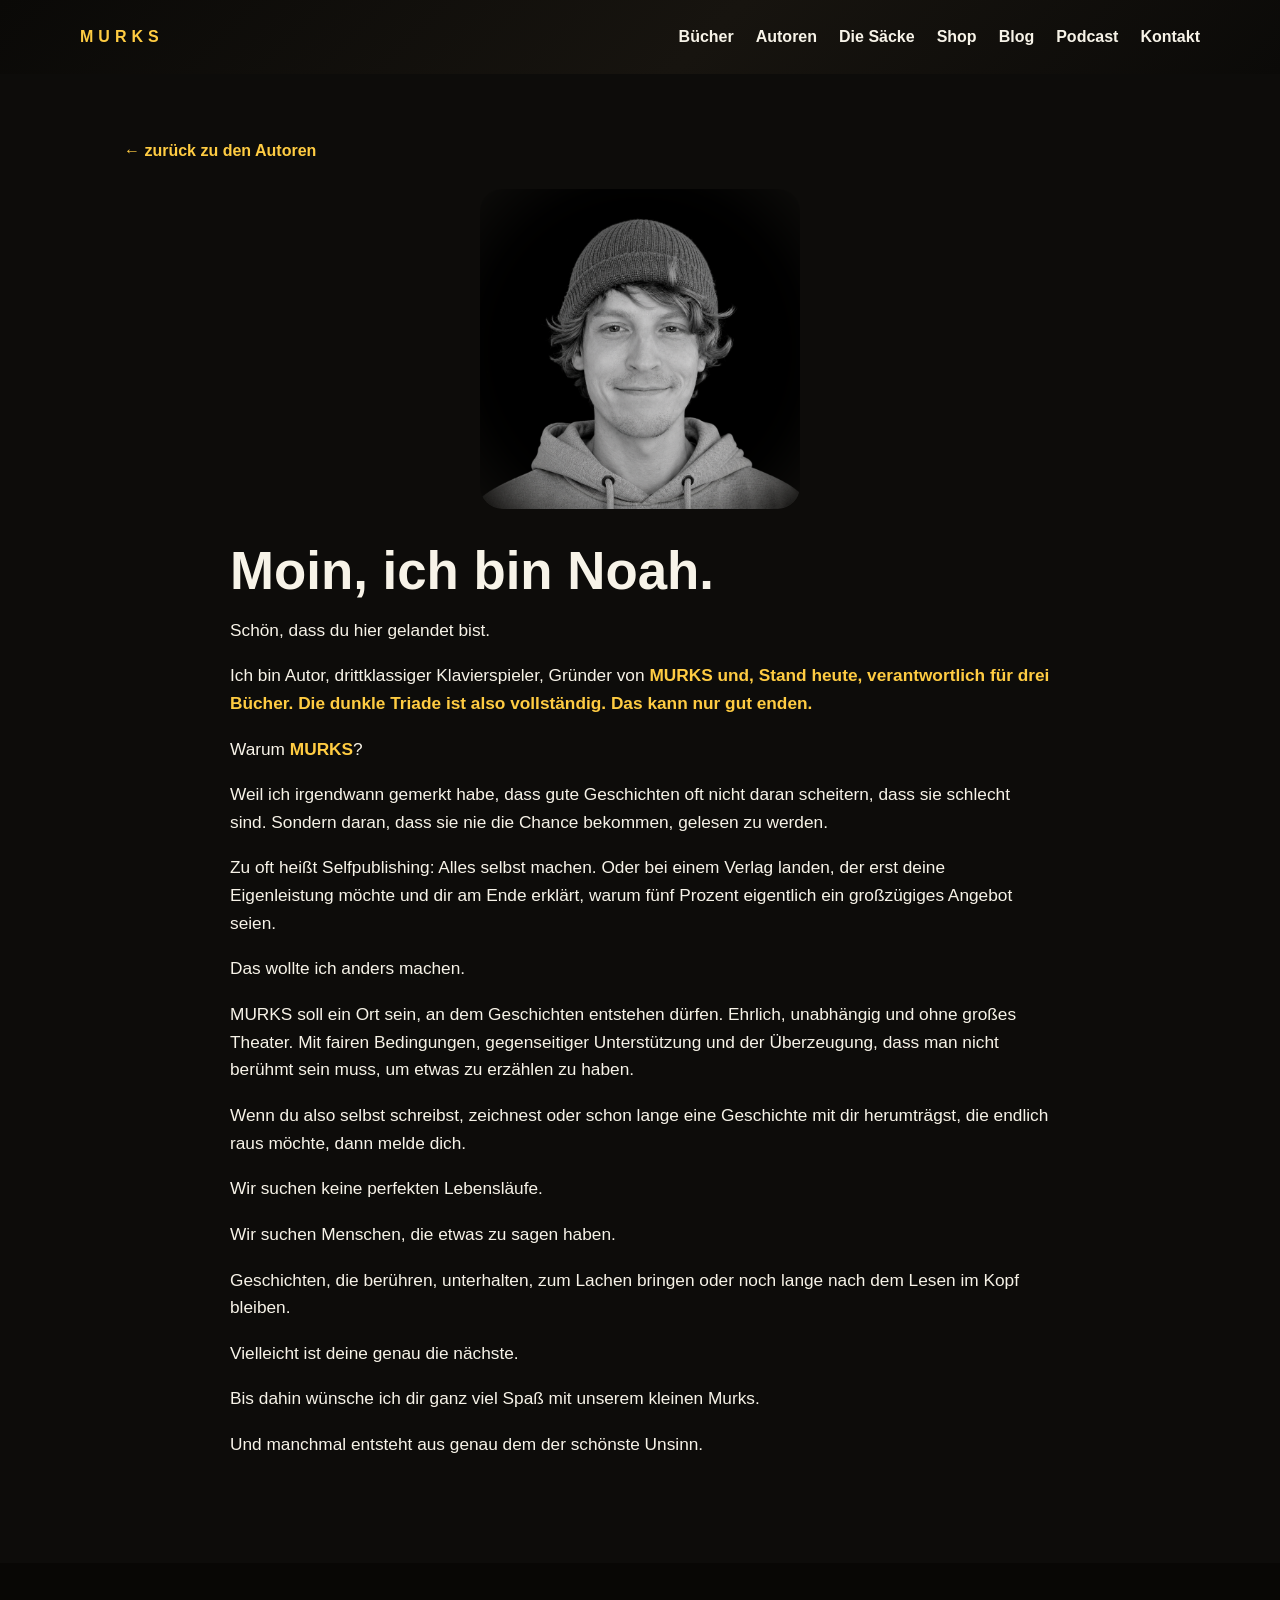
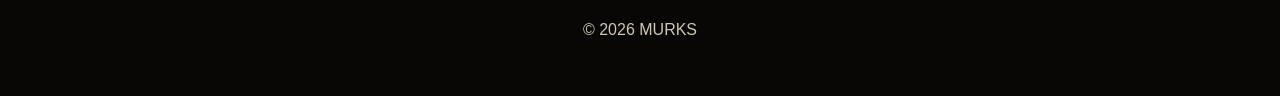
==== commit 1b153f64: "Add files via upload" ====
--- a/noah-zimmermann.html
+++ b/noah-zimmermann.html
@@ -15,6 +15,8 @@
         <a href="index.html#autoren">Autoren</a>
         <a href="index.html#die-saecke">Die Säcke</a>
         <a href="index.html#shop">Shop</a>
+        <a href="index.html#blog">Blog</a>
+        <a href="index.html#podcast">Podcast</a>
         <a href="index.html#kontakt">Kontakt</a>
       </div>
     </nav>
--- a/style.css
+++ b/style.css
@@ -1 +1,113 @@
-*{box-sizing:border-box}:root{--bg:#0d0c0a;--text:#f7f3e8;--muted:#cfc6b4;--gold:#ffcc42;--card:#1c1a16;--border:rgba(255,255,255,.12);--red:#8f1717;--purple:#7c2aa4}html,body{margin:0;min-width:0;overflow-x:hidden;scroll-behavior:smooth}body{font-family:Arial,Helvetica,sans-serif;background:var(--bg);color:var(--text);line-height:1.6}img{max-width:100%;height:auto;display:block}a{color:inherit}.hero{min-height:92vh;padding:24px;display:flex;flex-direction:column;background:linear-gradient(135deg,#0a0907,#17140f 55%,#0b0a08)}.nav{width:min(1120px,100%);margin:0 auto;display:flex;align-items:center;justify-content:space-between;gap:16px}.nav-logo{color:var(--gold);font-weight:900;letter-spacing:5px;text-decoration:none;text-transform:uppercase}.nav-links{display:flex;gap:22px;flex-wrap:wrap;align-items:center}.nav-links a{text-decoration:none;color:var(--text);font-weight:800}.nav-links a:hover{color:var(--gold)}.menu-toggle{display:none;background:transparent;border:1px solid var(--border);color:var(--text);border-radius:10px;font-size:1.3rem;padding:6px 10px}.hero-content{width:min(980px,100%);margin:auto;text-align:center;padding:70px 0}.eyebrow{color:var(--gold);font-weight:900;letter-spacing:4px;text-transform:uppercase;margin-bottom:22px}.hero-logo{width:min(660px,92vw);margin:0 auto 24px}.subtitle{font-size:clamp(1.1rem,2.6vw,1.55rem);color:var(--muted);max-width:760px;margin:0 auto 34px}.subtitle.three-lines{line-height:1.65}.section{width:min(1120px,100%);margin:0 auto;padding:82px 24px}h2{font-size:clamp(2.1rem,5vw,3.7rem);line-height:1;margin:0 0 14px}.section-text{color:var(--muted);max-width:700px;margin:0 0 36px}.button{display:inline-flex;justify-content:center;align-items:center;min-height:46px;padding:12px 20px;border:1px solid var(--gold);border-radius:999px;color:var(--gold);text-decoration:none;font-weight:900;transition:transform .18s ease,background .18s ease;white-space:nowrap}.button:hover{transform:translateY(-2px);background:rgba(255,204,66,.11)}.button.primary{background:var(--gold);color:#111}.button.disabled{cursor:not-allowed;opacity:.68}.shelf{margin-top:58px;padding-top:34px;border-top:1px solid var(--border)}.shelf-title{color:var(--gold);letter-spacing:4px;text-transform:uppercase;margin:0 0 24px;font-size:1rem}.book-slider{width:100%;display:grid;grid-template-columns:48px minmax(0,1fr) 48px;gap:18px;align-items:center}.arrow{width:48px;height:48px;border-radius:50%;border:1px solid var(--border);background:#111;color:var(--gold);font-size:2rem;cursor:pointer;line-height:1}.arrow:hover{border-color:var(--gold)}.book-slide{min-width:0;display:grid;grid-template-columns:minmax(180px,350px) minmax(0,1fr);gap:34px;align-items:center;background:var(--card);border:1px solid var(--border);border-radius:28px;padding:28px;box-shadow:0 18px 70px rgba(0,0,0,.26);transition:opacity .2s ease,transform .2s ease}.book-slide.fade{opacity:0;transform:translateX(8px)}.book-sketch{width:min(330px,100%);margin:0 auto;border-radius:18px}.book-sketch:hover{transform:rotate(-1.5deg) scale(1.02)}.book-copy{min-width:0}.book-title{font-size:clamp(1.7rem,4vw,3rem);line-height:.95;margin:0 0 18px;text-transform:uppercase;font-weight:1000;letter-spacing:-1px}.book-title.multiline{line-height:1.02}.book-title.red{color:var(--red);text-shadow:2px 2px 0 #000}.book-title.purple{color:var(--purple);text-shadow:2px 2px 0 #000}.book-title.white{color:#fff;text-shadow:2px 2px 0 #000}.book-copy p{color:var(--muted);max-width:620px}.authors,.shop{border-top:1px solid var(--border)}.author-preview{display:inline-flex;flex-direction:column;align-items:center;gap:14px;text-decoration:none;color:var(--text)}.author-preview img{width:150px;height:150px;border-radius:50%;object-fit:cover;background:#000;box-shadow:0 18px 60px rgba(0,0,0,.35)}.author-preview h3{margin:0;color:var(--gold);font-size:1.35rem}.author-card,.product{background:var(--card);border:1px solid var(--border);border-radius:24px;padding:26px;box-shadow:0 18px 60px rgba(0,0,0,.22)}.author-card{max-width:760px}.tag{display:inline-block;background:var(--gold);color:#111;font-size:.82rem;font-weight:900;border-radius:999px;padding:4px 12px}.saecke-white-section{background:#fff;color:#111;padding:82px 20px;font-family:"Comic Sans MS","Comic Sans",cursive;background-image:linear-gradient(rgba(30,90,200,.12) 1px,transparent 1px),linear-gradient(90deg,rgba(30,90,200,.12) 1px,transparent 1px);background-size:38px 38px;background-position:center}.saecke-wrap{position:relative;width:min(1120px,100%);margin:0 auto;background:#fff;padding:clamp(18px,3vw,38px);border-radius:28px}.saecke-wrap h2{color:#111;text-transform:uppercase;font-family:"Comic Sans MS","Comic Sans",cursive;margin-bottom:40px}.saecke-row{display:grid;grid-template-columns:minmax(0,1fr) minmax(180px,280px);gap:34px;align-items:center;margin:34px 0}.saecke-row.reverse{grid-template-columns:minmax(180px,280px) minmax(0,1fr)}.saecke-row.reverse .saecke-text{order:2}.saecke-row.reverse .character-paper{order:1}.saecke-text{font-size:1.08rem;line-height:1.65;max-width:760px}.saecke-text p{margin:0 0 14px}.saecke-text .lead{font-size:1.55rem;font-weight:900}.character-paper{display:flex;justify-content:center;align-items:center;min-height:230px;padding:20px;background:#fff;border-radius:18px}.saecke-character{object-fit:contain}.saecke-character.side{max-height:250px;width:100%;object-fit:contain}.products{display:grid;gap:18px}.product{display:grid;grid-template-columns:minmax(0,1fr) auto auto;gap:18px;align-items:center}.product p{margin:4px 0 0;color:var(--muted)}.price{color:var(--gold);font-size:1.35rem;font-weight:900;white-space:nowrap}.highlight{border-color:rgba(255,204,66,.45)}.contact{text-align:center}.mail{display:inline-block;color:var(--gold);font-size:1.25rem;font-weight:900}.footer{text-align:center;color:var(--muted);background:#080705;padding:38px 20px}.small{font-size:.9rem;opacity:.82}.page-header{padding:24px;background:linear-gradient(135deg,#0a0907,#17140f 55%,#0b0a08)}.page-main{width:min(1080px,100%);margin:0 auto;padding:64px 24px 86px}.back-link{display:inline-block;margin-bottom:26px;color:var(--gold);text-decoration:none;font-weight:900}.book-page-title{font-size:clamp(2rem,6vw,4.2rem);line-height:.95;margin:0 0 16px}.book-page-intro{color:var(--muted);max-width:760px;margin-bottom:34px}.backcover-wrap{display:flex;justify-content:center;margin:34px 0}.backcover{width:min(720px,100%);max-height:82vh;object-fit:contain;border-radius:18px;box-shadow:0 22px 80px rgba(0,0,0,.35);background:#111}.book-actions{display:flex;gap:14px;flex-wrap:wrap;align-items:center;justify-content:center}.author-page-card{max-width:920px}.author-page-photo{width:min(320px,75vw);margin:0 auto 34px;border-radius:22px;object-fit:cover;background:#000;box-shadow:0 28px 90px rgba(0,0,0,.45);-webkit-mask-image:radial-gradient(circle,#000 58%,rgba(0,0,0,.88) 72%,transparent 100%);mask-image:radial-gradient(circle,#000 58%,rgba(0,0,0,.88) 72%,transparent 100%)}.author-text{max-width:820px;margin:0 auto;color:var(--text);font-size:1.08rem}.author-text h1{font-size:clamp(2rem,5vw,3.3rem);line-height:1.05;margin:0 0 18px}.author-text p{margin:0 0 18px}.author-text strong{color:var(--gold)}@media(max-width:860px){.nav{align-items:flex-start}.menu-toggle{display:block}.nav-links{display:none;width:100%;flex-direction:column;align-items:flex-start;padding-top:12px}.nav-links.open{display:flex}.hero{min-height:86vh;padding:18px}.eyebrow{letter-spacing:2px}.section{padding:58px 18px}.book-slider{grid-template-columns:38px minmax(0,1fr) 38px;gap:8px}.arrow{width:38px;height:38px;font-size:1.7rem}.book-slide{grid-template-columns:1fr;padding:20px;gap:20px}.book-sketch{width:min(260px,100%)}.product{grid-template-columns:1fr;align-items:flex-start}.saecke-white-section{padding:58px 12px;background-size:30px 30px}.saecke-wrap{padding:18px 12px;border-radius:18px}.saecke-row,.saecke-row.reverse{grid-template-columns:1fr;gap:18px}.saecke-row.reverse .saecke-text,.saecke-row.reverse .character-paper{order:initial}.character-paper{min-height:190px}.saecke-character.side{max-height:220px}.backcover{max-height:none;width:min(640px,100%)}}+*{box-sizing:border-box}:root{--bg:#0d0c0a;--text:#f7f3e8;--muted:#cfc6b4;--gold:#ffcc42;--card:#1c1a16;--border:rgba(255,255,255,.12);--red:#8f1717;--purple:#7c2aa4}html,body{margin:0;min-width:0;overflow-x:hidden;scroll-behavior:smooth}body{font-family:Arial,Helvetica,sans-serif;background:var(--bg);color:var(--text);line-height:1.6}img{max-width:100%;height:auto;display:block}a{color:inherit}.hero{min-height:92vh;padding:24px;display:flex;flex-direction:column;background:linear-gradient(135deg,#0a0907,#17140f 55%,#0b0a08)}.nav{width:min(1120px,100%);margin:0 auto;display:flex;align-items:center;justify-content:space-between;gap:16px}.nav-logo{color:var(--gold);font-weight:900;letter-spacing:5px;text-decoration:none;text-transform:uppercase}.nav-links{display:flex;gap:22px;flex-wrap:wrap;align-items:center}.nav-links a{text-decoration:none;color:var(--text);font-weight:800}.nav-links a:hover{color:var(--gold)}.menu-toggle{display:none;background:transparent;border:1px solid var(--border);color:var(--text);border-radius:10px;font-size:1.3rem;padding:6px 10px}.hero-content{width:min(980px,100%);margin:auto;text-align:center;padding:70px 0}.eyebrow{color:var(--gold);font-weight:900;letter-spacing:4px;text-transform:uppercase;margin-bottom:22px}.hero-logo{width:min(660px,92vw);margin:0 auto 24px}.subtitle{font-size:clamp(1.1rem,2.6vw,1.55rem);color:var(--muted);max-width:760px;margin:0 auto 34px}.subtitle.three-lines{line-height:1.65}.section{width:min(1120px,100%);margin:0 auto;padding:82px 24px}h2{font-size:clamp(2.1rem,5vw,3.7rem);line-height:1;margin:0 0 14px}.section-text{color:var(--muted);max-width:700px;margin:0 0 36px}.button{display:inline-flex;justify-content:center;align-items:center;min-height:46px;padding:12px 20px;border:1px solid var(--gold);border-radius:999px;color:var(--gold);text-decoration:none;font-weight:900;transition:transform .18s ease,background .18s ease;white-space:nowrap}.button:hover{transform:translateY(-2px);background:rgba(255,204,66,.11)}.button.primary{background:var(--gold);color:#111}.button.disabled{cursor:not-allowed;opacity:.68}.shelf{margin-top:58px;padding-top:34px;border-top:1px solid var(--border)}.shelf-title{color:var(--gold);letter-spacing:4px;text-transform:uppercase;margin:0 0 24px;font-size:1rem}.book-slider{width:100%;display:grid;grid-template-columns:48px minmax(0,1fr) 48px;gap:18px;align-items:center}.arrow{width:48px;height:48px;border-radius:50%;border:1px solid var(--border);background:#111;color:var(--gold);font-size:2rem;cursor:pointer;line-height:1}.arrow:hover{border-color:var(--gold)}.book-slide{min-width:0;display:grid;grid-template-columns:minmax(180px,350px) minmax(0,1fr);gap:34px;align-items:center;background:var(--card);border:1px solid var(--border);border-radius:28px;padding:28px;box-shadow:0 18px 70px rgba(0,0,0,.26);transition:opacity .2s ease,transform .2s ease}.book-slide.fade{opacity:0;transform:translateX(8px)}.book-sketch{width:min(330px,100%);margin:0 auto;border-radius:18px}.book-sketch:hover{transform:rotate(-1.5deg) scale(1.02)}.book-copy{min-width:0}.book-title{font-size:clamp(1.7rem,4vw,3rem);line-height:.95;margin:0 0 18px;text-transform:uppercase;font-weight:1000;letter-spacing:-1px}.book-title.multiline{line-height:1.02}.book-title.red{color:var(--red);text-shadow:2px 2px 0 #000}.book-title.purple{color:var(--purple);text-shadow:2px 2px 0 #000}.book-title.white{color:#fff;text-shadow:2px 2px 0 #000}.book-copy p{color:var(--muted);max-width:620px}.authors,.shop{border-top:1px solid var(--border)}.author-preview{display:inline-flex;flex-direction:column;align-items:center;gap:14px;text-decoration:none;color:var(--text)}.author-preview img{width:150px;height:150px;border-radius:50%;object-fit:cover;background:#000;box-shadow:0 18px 60px rgba(0,0,0,.35)}.author-preview h3{margin:0;color:var(--gold);font-size:1.35rem}.author-card,.product{background:var(--card);border:1px solid var(--border);border-radius:24px;padding:26px;box-shadow:0 18px 60px rgba(0,0,0,.22)}.author-card{max-width:760px}.tag{display:inline-block;background:var(--gold);color:#111;font-size:.82rem;font-weight:900;border-radius:999px;padding:4px 12px}.saecke-white-section{background:#fff;color:#111;padding:82px 20px;font-family:"Comic Sans MS","Comic Sans",cursive;background-image:linear-gradient(rgba(30,90,200,.12) 1px,transparent 1px),linear-gradient(90deg,rgba(30,90,200,.12) 1px,transparent 1px);background-size:38px 38px;background-position:center}.saecke-wrap{position:relative;width:min(1120px,100%);margin:0 auto;background:#fff;padding:clamp(18px,3vw,38px);border-radius:28px}.saecke-wrap h2{color:#111;text-transform:uppercase;font-family:"Comic Sans MS","Comic Sans",cursive;margin-bottom:40px}.saecke-row{display:grid;grid-template-columns:minmax(0,1fr) minmax(180px,280px);gap:34px;align-items:center;margin:34px 0}.saecke-row.reverse{grid-template-columns:minmax(180px,280px) minmax(0,1fr)}.saecke-row.reverse .saecke-text{order:2}.saecke-row.reverse .character-paper{order:1}.saecke-text{font-size:1.08rem;line-height:1.65;max-width:760px}.saecke-text p{margin:0 0 14px}.saecke-text .lead{font-size:1.55rem;font-weight:900}.character-paper{display:flex;justify-content:center;align-items:center;min-height:230px;padding:20px;background:#fff;border-radius:18px}.saecke-character{object-fit:contain}.saecke-character.side{max-height:250px;width:100%;object-fit:contain}.products{display:grid;gap:18px}.product{display:grid;grid-template-columns:minmax(0,1fr) auto auto;gap:18px;align-items:center}.product p{margin:4px 0 0;color:var(--muted)}.price{color:var(--gold);font-size:1.35rem;font-weight:900;white-space:nowrap}.highlight{border-color:rgba(255,204,66,.45)}.contact{text-align:center}.mail{display:inline-block;color:var(--gold);font-size:1.25rem;font-weight:900}.footer{text-align:center;color:var(--muted);background:#080705;padding:38px 20px}.small{font-size:.9rem;opacity:.82}.page-header{padding:24px;background:linear-gradient(135deg,#0a0907,#17140f 55%,#0b0a08)}.page-main{width:min(1080px,100%);margin:0 auto;padding:64px 24px 86px}.back-link{display:inline-block;margin-bottom:26px;color:var(--gold);text-decoration:none;font-weight:900}.book-page-title{font-size:clamp(2rem,6vw,4.2rem);line-height:.95;margin:0 0 16px}.book-page-intro{color:var(--muted);max-width:760px;margin-bottom:34px}.backcover-wrap{display:flex;justify-content:center;margin:34px 0}.backcover{width:min(720px,100%);max-height:82vh;object-fit:contain;border-radius:18px;box-shadow:0 22px 80px rgba(0,0,0,.35);background:#111}.book-actions{display:flex;gap:14px;flex-wrap:wrap;align-items:center;justify-content:center}.author-page-card{max-width:920px}.author-page-photo{width:min(320px,75vw);margin:0 auto 34px;border-radius:22px;object-fit:cover;background:#000;box-shadow:0 28px 90px rgba(0,0,0,.45);-webkit-mask-image:radial-gradient(circle,#000 58%,rgba(0,0,0,.88) 72%,transparent 100%);mask-image:radial-gradient(circle,#000 58%,rgba(0,0,0,.88) 72%,transparent 100%)}.author-text{max-width:820px;margin:0 auto;color:var(--text);font-size:1.08rem}.author-text h1{font-size:clamp(2rem,5vw,3.3rem);line-height:1.05;margin:0 0 18px}.author-text p{margin:0 0 18px}.author-text strong{color:var(--gold)}@media(max-width:860px){.nav{align-items:flex-start}.menu-toggle{display:block}.nav-links{display:none;width:100%;flex-direction:column;align-items:flex-start;padding-top:12px}.nav-links.open{display:flex}.hero{min-height:86vh;padding:18px}.eyebrow{letter-spacing:2px}.section{padding:58px 18px}.book-slider{grid-template-columns:38px minmax(0,1fr) 38px;gap:8px}.arrow{width:38px;height:38px;font-size:1.7rem}.book-slide{grid-template-columns:1fr;padding:20px;gap:20px}.book-sketch{width:min(260px,100%)}.product{grid-template-columns:1fr;align-items:flex-start}.saecke-white-section{padding:58px 12px;background-size:30px 30px}.saecke-wrap{padding:18px 12px;border-radius:18px}.saecke-row,.saecke-row.reverse{grid-template-columns:1fr;gap:18px}.saecke-row.reverse .saecke-text,.saecke-row.reverse .character-paper{order:initial}.character-paper{min-height:190px}.saecke-character.side{max-height:220px}.backcover{max-height:none;width:min(640px,100%)}}
+
+.blog-section {
+  background: #f8f8f4;
+  color: #0617b8;
+  padding: 86px 20px;
+  background-image:
+    linear-gradient(rgba(22, 87, 200, 0.18) 1px, transparent 1px),
+    linear-gradient(90deg, rgba(22, 87, 200, 0.18) 1px, transparent 1px);
+  background-size: 28px 28px;
+}
+
+.blog-paper {
+  width: min(980px, 100%);
+  margin: 0 auto;
+  background: rgba(255, 255, 255, 0.68);
+  border-radius: 26px;
+  padding: clamp(26px, 5vw, 66px);
+  box-shadow: 0 24px 80px rgba(0, 0, 0, 0.18);
+}
+
+.blog-number {
+  font-family: "Segoe Script", "Comic Sans MS", cursive;
+  font-size: clamp(3rem, 9vw, 6.5rem);
+  line-height: 1;
+  margin: 0 0 26px;
+  color: #0617b8;
+  font-style: italic;
+  transform: rotate(-3deg);
+}
+
+.blog-entry {
+  font-family: "Segoe Script", "Comic Sans MS", cursive;
+  color: #0617b8;
+  font-size: clamp(1.15rem, 2.3vw, 1.7rem);
+  line-height: 1.62;
+  font-style: italic;
+  letter-spacing: 0.01em;
+}
+
+.blog-entry p {
+  margin: 0 0 18px;
+}
+
+.blog-entry p:first-child {
+  font-size: clamp(2rem, 5vw, 4rem);
+  line-height: 1.05;
+  font-weight: 900;
+  margin-bottom: 30px;
+  transform: rotate(-1.5deg);
+}
+
+.blog-entry p:nth-child(2),
+.blog-entry p:nth-child(3) {
+  font-weight: 900;
+}
+
+.blog-signature {
+  width: min(420px, 82vw);
+  margin: 48px 0 0 auto;
+  mix-blend-mode: multiply;
+}
+
+.podcast-section {
+  text-align: center;
+  border-top: 1px solid var(--border);
+}
+
+.podcast-cover {
+  width: min(720px, 100%);
+  margin: 34px auto 28px;
+  border-radius: 24px;
+  box-shadow: 0 24px 80px rgba(0,0,0,.38);
+}
+
+.spotify-button {
+  display: inline-flex;
+  align-items: center;
+  justify-content: center;
+  min-height: 52px;
+  padding: 14px 24px;
+  border-radius: 999px;
+  background: #1DB954;
+  color: #081008;
+  text-decoration: none;
+  font-weight: 1000;
+  box-shadow: 0 14px 38px rgba(29,185,84,.22);
+}
+
+.spotify-button:hover {
+  transform: translateY(-2px);
+}
+
+@media (max-width: 860px) {
+  .blog-section {
+    padding: 58px 14px;
+    background-size: 24px 24px;
+  }
+
+  .blog-paper {
+    padding: 24px 18px;
+    border-radius: 18px;
+  }
+
+  .blog-entry {
+    font-size: 1.12rem;
+    line-height: 1.7;
+  }
+
+  .podcast-cover {
+    border-radius: 16px;
+  }
+}
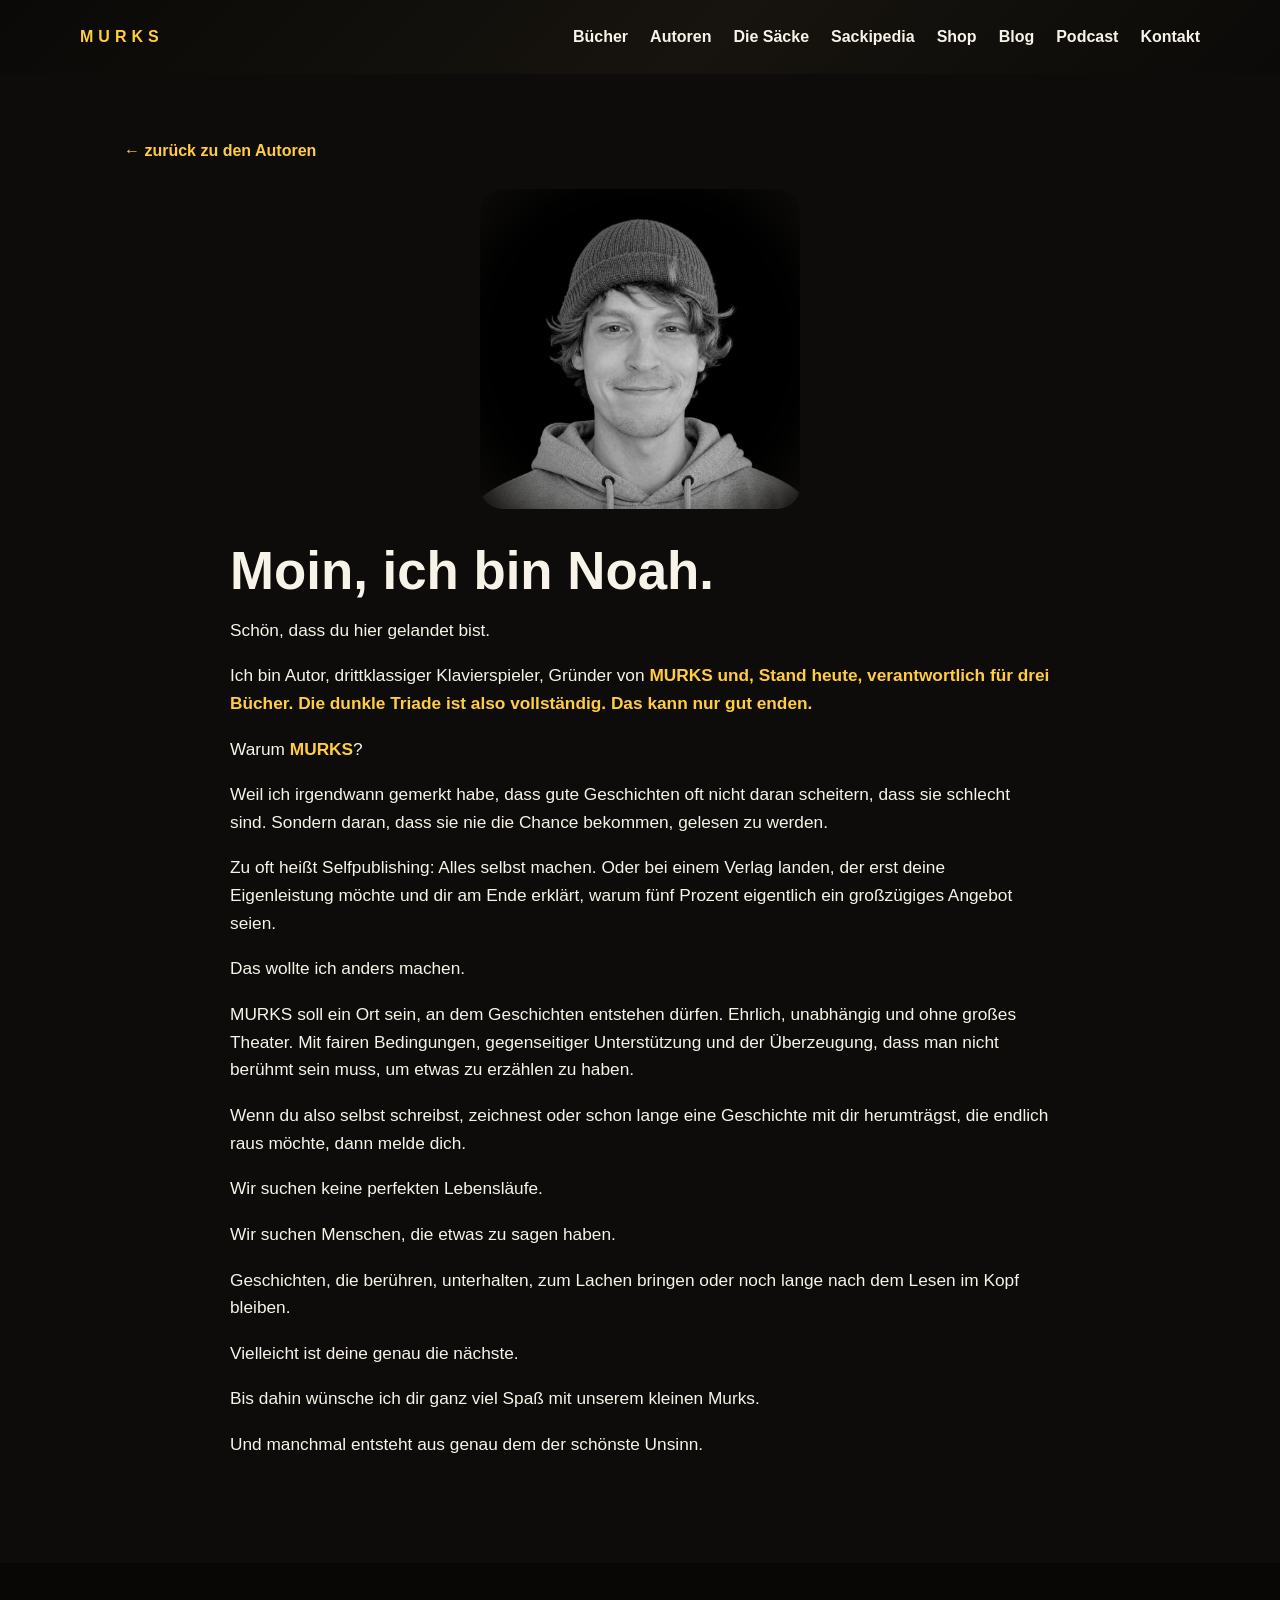
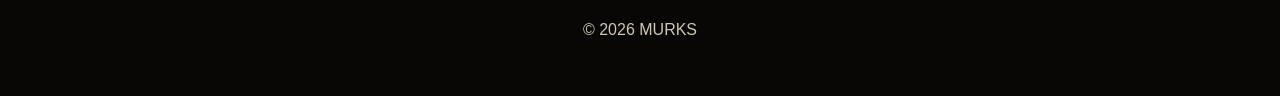
==== commit ea602191: "Add files via upload" ====
--- a/noah-zimmermann.html
+++ b/noah-zimmermann.html
@@ -14,6 +14,7 @@
         <a href="index.html#buecher">Bücher</a>
         <a href="index.html#autoren">Autoren</a>
         <a href="index.html#die-saecke">Die Säcke</a>
+        <a href="index.html#sackipedia-gate">Sackipedia</a>
         <a href="index.html#shop">Shop</a>
         <a href="index.html#blog">Blog</a>
         <a href="index.html#podcast">Podcast</a>
--- a/style.css
+++ b/style.css
@@ -111,3 +111,6 @@
     border-radius: 16px;
   }
 }
+
+
+.sackipedia-gate{background:#fbfbf6;color:#111;padding:86px 20px;background-image:linear-gradient(rgba(22,87,200,.16) 1px,transparent 1px),linear-gradient(90deg,rgba(22,87,200,.16) 1px,transparent 1px);background-size:30px 30px;text-align:center}.sackipedia-gate-inner{width:min(960px,100%);margin:0 auto}.sackipedia-gate h2{font-family:Georgia,"Times New Roman",serif;letter-spacing:.06em;text-transform:uppercase;color:#111}.sackipedia-gate p{font-family:Georgia,"Times New Roman",serif;font-size:1.15rem;margin:0 auto 34px;max-width:700px}.sackipedia-book-link{display:inline-block;width:min(440px,84vw);text-decoration:none;perspective:900px}.sackipedia-book-link img{width:100%;transition:transform .65s ease,filter .65s ease;transform-origin:left center;filter:drop-shadow(0 28px 38px rgba(0,0,0,.32))}.sackipedia-book-link:hover img{transform:rotateY(-18deg) rotateZ(-1deg) translateY(-8px);filter:drop-shadow(0 38px 48px rgba(0,0,0,.36))}.sackipedia-page{background:#fbfbf6;color:#111;min-height:100vh;padding:54px 20px 88px;background-image:linear-gradient(rgba(22,87,200,.13) 1px,transparent 1px),linear-gradient(90deg,rgba(22,87,200,.13) 1px,transparent 1px);background-size:30px 30px}.wiki-hero{width:min(1180px,100%);margin:0 auto 32px;background:rgba(255,255,255,.82);border:1px solid rgba(0,0,0,.18);border-radius:18px;padding:clamp(24px,4vw,44px)}.wiki-hero h1{font-family:Georgia,"Times New Roman",serif;font-size:clamp(2.6rem,8vw,6rem);line-height:1;margin:0 0 12px;letter-spacing:.04em}.wiki-hero p{font-family:Georgia,"Times New Roman",serif;font-size:1.1rem;margin:0 0 14px}.wiki-warning{max-width:880px;opacity:.78}.wiki-search{width:min(520px,100%);margin-top:18px;padding:13px 16px;border:1px solid rgba(0,0,0,.3);border-radius:999px;font-size:1rem;background:#fff}.wiki-layout{width:min(1180px,100%);margin:0 auto;display:grid;grid-template-columns:260px minmax(0,1fr);gap:24px}.wiki-sidebar{align-self:start;position:sticky;top:18px;background:rgba(255,255,255,.86);border:1px solid rgba(0,0,0,.16);border-radius:16px;padding:18px;max-height:82vh;overflow:auto}.wiki-sidebar h2{font-family:Georgia,"Times New Roman",serif;font-size:1.35rem;margin:0 0 12px;color:#111}.wiki-sidebar nav{display:grid;gap:7px}.wiki-sidebar a,.wiki-link{color:#0645ad;text-decoration:underline;text-decoration-thickness:1px;text-underline-offset:2px}.wiki-sidebar a:hover,.wiki-link:hover{color:#b8860b}.wiki-content{display:grid;gap:18px}.wiki-article{display:grid;grid-template-columns:minmax(0,1fr) 210px;gap:22px;background:rgba(255,255,255,.9);border:1px solid rgba(0,0,0,.18);border-radius:16px;padding:22px}.wiki-main h2{font-family:Georgia,"Times New Roman",serif;color:#111;font-size:clamp(1.8rem,4vw,2.8rem);line-height:1.05;margin:0 0 12px;border-bottom:1px solid rgba(0,0,0,.22);padding-bottom:8px}.wiki-main p{margin:0;font-size:1.04rem}.wiki-infobox{background:#f5f5ef;border:1px solid rgba(0,0,0,.22);border-radius:12px;padding:14px;font-size:.92rem}.wiki-infobox strong,.wiki-infobox span{display:block;margin-bottom:8px}@media(max-width:860px){.sackipedia-gate{padding:58px 14px;background-size:24px 24px}.wiki-layout{grid-template-columns:1fr}.wiki-sidebar{position:static;max-height:none}.wiki-article{grid-template-columns:1fr}}
